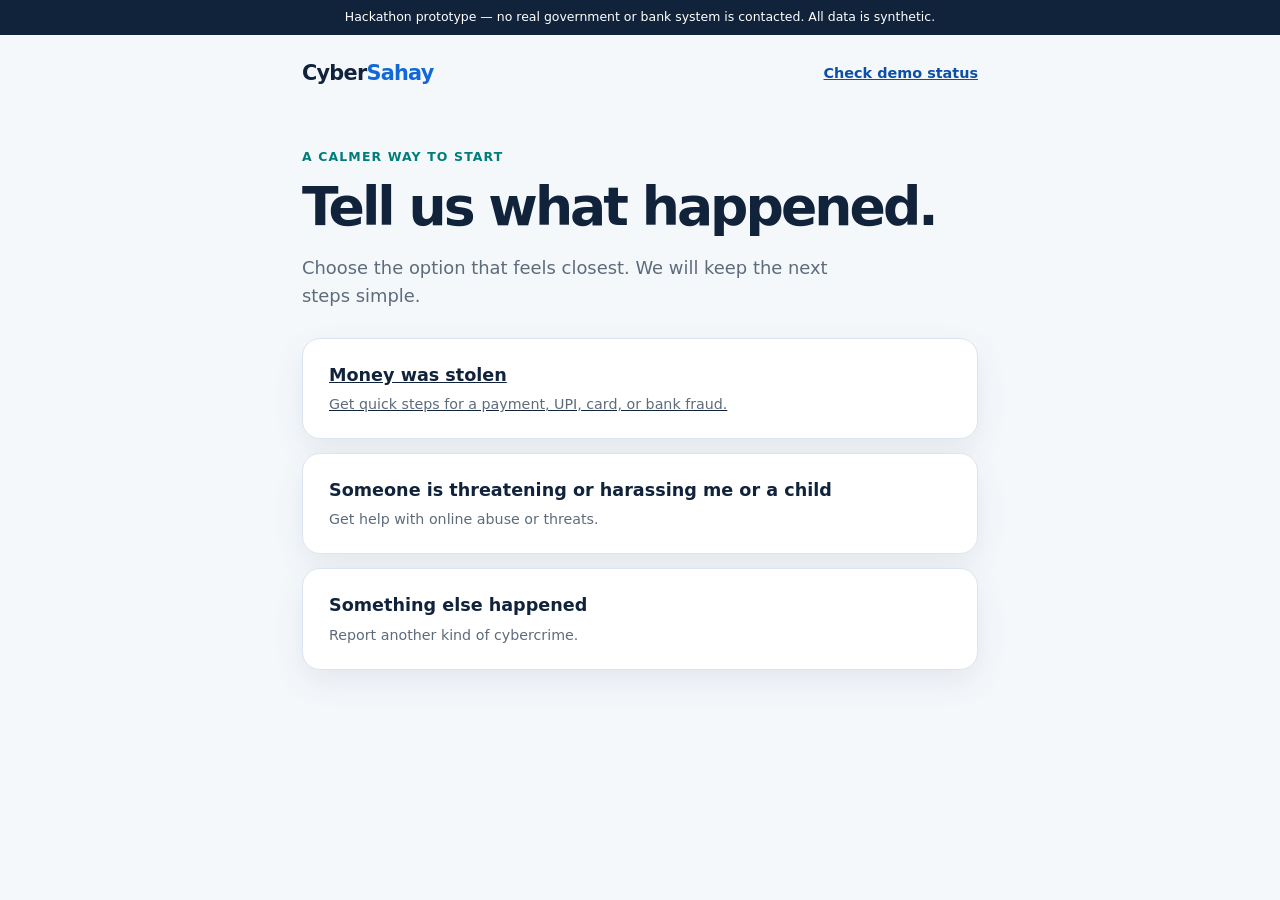
==== index.html @ 2632d1fb "Build CyberSahay reporting prototype" ====
<!doctype html><html lang="en"><head><meta charset="utf-8"><meta name="viewport" content="width=device-width, initial-scale=1"><title>CyberSahay | Start a report</title><link rel="stylesheet" href="style.css"></head><body><div class="prototype-banner">Hackathon prototype — no real government or bank system is contacted. All data is synthetic.</div><header class="site-header"><a class="brand" href="index.html">Cyber<span>Sahay</span></a><a class="header-link" href="status.html">Check demo status</a></header><main><p class="eyebrow">A calmer way to start</p><h1>Tell us what happened.</h1><p class="lead">Choose the option that feels closest. We will keep the next steps simple.</p><div class="choice-list"><a class="choice" href="urgency.html">Money was stolen <small>Get quick steps for a payment, UPI, card, or bank fraud.</small></a><button class="choice" data-coming-soon>Someone is threatening or harassing me or a child <small>Get help with online abuse or threats.</small></button><button class="choice" data-coming-soon>Something else happened <small>Report another kind of cybercrime.</small></button></div><p id="coming-soon" class="notice hidden" tabindex="-1" role="status"></p></main><script src="script.js"></script></body></html>
---- style.css ----
:root { --ink:#10233b; --muted:#5d6b7b; --canvas:#f5f8fb; --card:#fff; --line:#dce5ef; --blue:#1268d8; --blue-dark:#0b4fa7; --teal:#007d7a; --warning:#bf3c13; --warning-bg:#fff2eb; --success:#097151; --shadow:0 12px 32px rgba(27,54,85,.08); }
* { box-sizing:border-box; }
body { margin:0; color:var(--ink); background:var(--canvas); font:16px/1.55 Inter, ui-sans-serif, system-ui, -apple-system, BlinkMacSystemFont, "Segoe UI", sans-serif; }
a { color:inherit; } button, input, textarea { font:inherit; }
.prototype-banner { background:#10233b; color:#fff; text-align:center; padding:9px 18px; font-size:.78rem; line-height:1.35; }
.site-header { max-width:720px; margin:auto; padding:22px 22px 12px; display:flex; justify-content:space-between; align-items:center; }
.brand { font-weight:800; text-decoration:none; letter-spacing:-.035em; font-size:1.3rem; }.brand span { color:var(--blue); }
.header-link { color:var(--blue-dark); font-size:.9rem; font-weight:700; }
main { max-width:720px; margin:0 auto; padding:28px 22px 60px; }
.eyebrow { color:var(--teal); text-transform:uppercase; font-size:.78rem; font-weight:800; letter-spacing:.09em; margin:0 0 12px; }
h1 { font-size:clamp(2rem,7vw,3.35rem); line-height:1.08; letter-spacing:-.055em; margin:0 0 18px; } h2 { letter-spacing:-.035em; line-height:1.16; }
.lead { font-size:1.12rem; color:var(--muted); max-width:570px; margin:0 0 28px; }
.choice-list { display:grid; gap:14px; }.choice { width:100%; text-align:left; background:var(--card); border:1px solid var(--line); border-radius:18px; padding:21px 20px; color:var(--ink); font-size:1.1rem; font-weight:750; box-shadow:var(--shadow); cursor:pointer; transition:.18s; }.choice:hover,.choice:focus-visible { border-color:var(--blue); transform:translateY(-2px); }.choice small { color:var(--muted); font-weight:500; display:block; font-size:.89rem; margin-top:4px; }
.notice { margin-top:18px; background:#eaf5ff; padding:14px 16px; border-radius:12px; color:#25445f; font-size:.92rem; }.hidden { display:none; }
.card { background:var(--card); border:1px solid var(--line); box-shadow:var(--shadow); border-radius:20px; padding:24px; }.button { display:inline-flex; justify-content:center; align-items:center; min-height:54px; padding:12px 20px; border:0; border-radius:13px; text-decoration:none; background:var(--blue); color:#fff; font-weight:800; cursor:pointer; }.button:hover,.button:focus-visible { background:var(--blue-dark); }.button.secondary { background:#e8f1ff; color:var(--blue-dark); }.button.full { width:100%; }.button-row { display:flex; gap:12px; flex-wrap:wrap; margin-top:25px; }
.urgency { background:linear-gradient(155deg,#fff7f1,#fff 58%); }.urgency .card { border-color:#ffc8ae; }.urgent-tag { display:inline-flex; padding:5px 10px; background:var(--warning-bg); color:var(--warning); font-weight:800; font-size:.8rem; border-radius:999px; }.call-button { background:var(--warning); font-size:1.13rem; margin-top:12px; }.call-button:hover,.call-button:focus-visible { background:#97300e; }.golden-hour { color:var(--warning); font-weight:800; }
.progress-label { font-weight:800; font-size:.9rem; margin-bottom:9px; }.bar { height:8px; border-radius:50px; background:#e5ebf2; overflow:hidden; margin-bottom:30px; }.bar span { height:100%; display:block; background:var(--teal); border-radius:inherit; transition:width .2s; }
label { font-weight:750; display:block; font-size:1.35rem; line-height:1.25; margin-bottom:10px; } .hint { color:var(--muted); font-size:.93rem; margin:0 0 18px; } input,textarea { width:100%; padding:15px; border:1px solid #b9c7d6; border-radius:12px; color:var(--ink); background:#fff; } input:focus,textarea:focus { outline:3px solid #cce4ff; border-color:var(--blue); } textarea { min-height:150px; resize:vertical; }
.form-actions { display:flex; justify-content:space-between; gap:12px; margin-top:26px; }.form-actions .button { min-width:112px; }.back { background:transparent; color:var(--blue-dark); border:1px solid #cbd9e8; }.back:hover { background:#edf5ff; }
.summary { margin:22px 0; padding:0; list-style:none; }.summary li { padding:12px 0; border-bottom:1px solid var(--line); }.summary strong { display:block; font-size:.82rem; text-transform:uppercase; letter-spacing:.06em; color:var(--muted); }.id-box { background:#e9f8f1; color:#075b43; border-radius:14px; padding:18px; font-weight:800; font-size:1.15rem; }.timeline { padding-left:20px; }.timeline li { margin:13px 0; padding-left:7px; }
.status-intro { margin-bottom:24px; }.complaints { display:grid; gap:20px; }.complaint h2 { margin:0; font-size:1.28rem; }.complaint-meta { color:var(--muted); font-size:.9rem; margin:4px 0 20px; }.tracker { display:grid; gap:0; }.stage { position:relative; display:grid; grid-template-columns:30px 1fr; column-gap:12px; padding-bottom:22px; }.stage:last-child { padding-bottom:0; }.stage::before { content:""; position:absolute; left:13px; top:27px; height:calc(100% - 20px); width:3px; background:#dbe3ec; }.stage:last-child::before { display:none; }.dot { height:27px; width:27px; border-radius:50%; display:grid; place-items:center; background:#fff; border:3px solid #b8c4d1; color:transparent; font-size:.8rem; z-index:1; }.stage.done .dot { background:var(--success); border-color:var(--success); color:#fff; }.stage.current .dot { background:#fff; border-color:var(--blue); box-shadow:0 0 0 4px #dcecff; }.stage.current::before,.stage.done::before { background:var(--success); }.stage-title { font-weight:800; }.stage p { color:var(--muted); margin:2px 0 0; font-size:.91rem; }
@media (min-width:620px) { main { padding-top:46px; }.card { padding:34px; }.choice { padding:23px 26px; } }
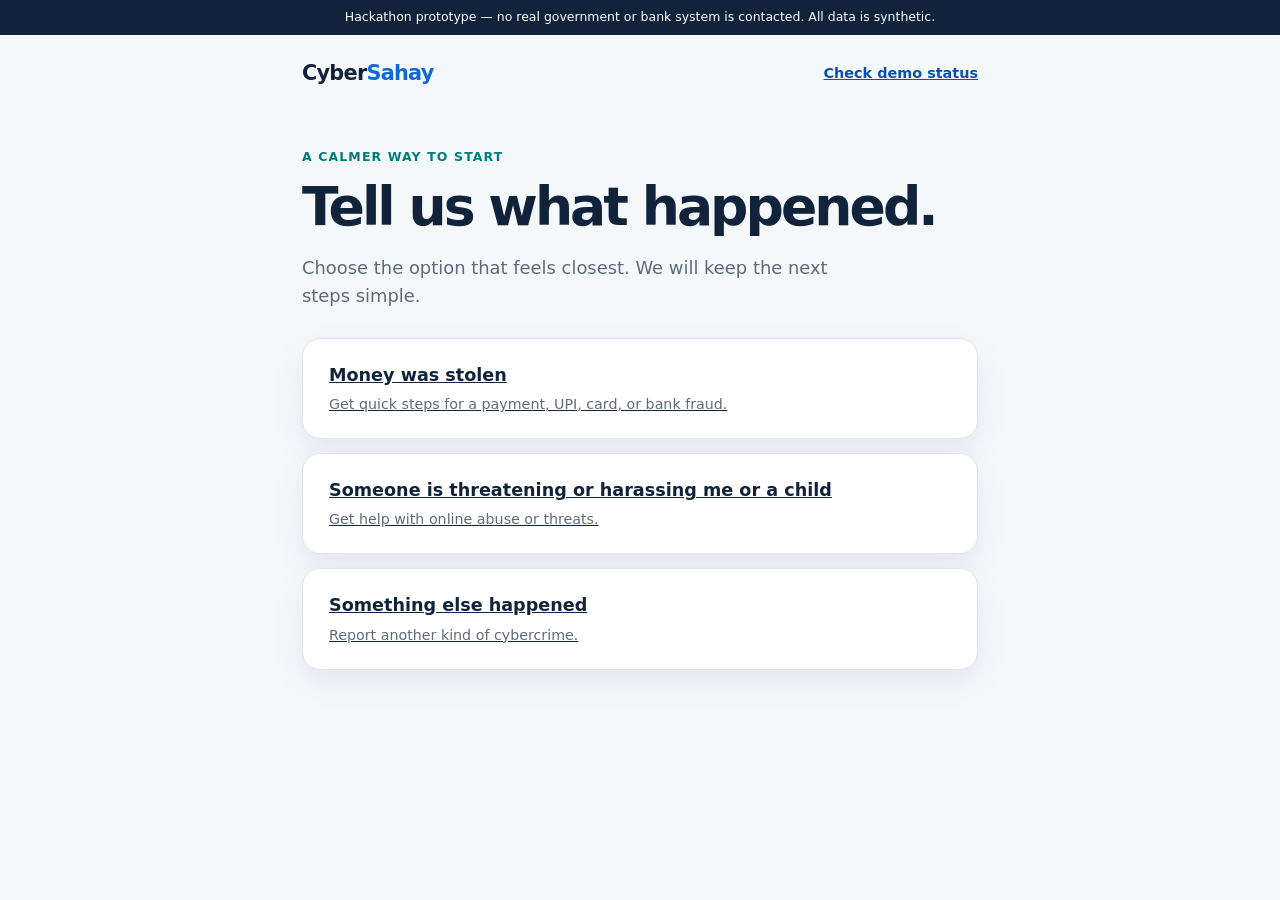
==== commit 9db33206: "Show new complaint types in status tracker" ====
--- a/index.html
+++ b/index.html
@@ -1 +1 @@
-<!doctype html><html lang="en"><head><meta charset="utf-8"><meta name="viewport" content="width=device-width, initial-scale=1"><title>CyberSahay | Start a report</title><link rel="stylesheet" href="style.css"></head><body><div class="prototype-banner">Hackathon prototype — no real government or bank system is contacted. All data is synthetic.</div><header class="site-header"><a class="brand" href="index.html">Cyber<span>Sahay</span></a><a class="header-link" href="status.html">Check demo status</a></header><main><p class="eyebrow">A calmer way to start</p><h1>Tell us what happened.</h1><p class="lead">Choose the option that feels closest. We will keep the next steps simple.</p><div class="choice-list"><a class="choice" href="urgency.html">Money was stolen <small>Get quick steps for a payment, UPI, card, or bank fraud.</small></a><button class="choice" data-coming-soon>Someone is threatening or harassing me or a child <small>Get help with online abuse or threats.</small></button><button class="choice" data-coming-soon>Something else happened <small>Report another kind of cybercrime.</small></button></div><p id="coming-soon" class="notice hidden" tabindex="-1" role="status"></p></main><script src="script.js"></script></body></html>
+<!doctype html><html lang="en"><head><meta charset="utf-8"><meta name="viewport" content="width=device-width, initial-scale=1"><title>CyberSahay | Start a report</title><link rel="stylesheet" href="style.css"></head><body><div class="prototype-banner">Hackathon prototype — no real government or bank system is contacted. All data is synthetic.</div><header class="site-header"><a class="brand" href="index.html">Cyber<span>Sahay</span></a><a class="header-link" href="status.html">Check demo status</a></header><main><p class="eyebrow">A calmer way to start</p><h1>Tell us what happened.</h1><p class="lead">Choose the option that feels closest. We will keep the next steps simple.</p><div class="choice-list"><a class="choice" href="urgency.html">Money was stolen <small>Get quick steps for a payment, UPI, card, or bank fraud.</small></a><a class="choice" href="report/harassment/">Someone is threatening or harassing me or a child <small>Get help with online abuse or threats.</small></a><a class="choice" href="report/other/">Something else happened <small>Report another kind of cybercrime.</small></a></div><p id="coming-soon" class="notice hidden" tabindex="-1" role="status"></p></main><script src="script.js"></script></body></html>
--- a/style.css
+++ b/style.css
@@ -1,7 +1,7 @@
 :root { --ink:#10233b; --muted:#5d6b7b; --canvas:#f5f8fb; --card:#fff; --line:#dce5ef; --blue:#1268d8; --blue-dark:#0b4fa7; --teal:#007d7a; --warning:#bf3c13; --warning-bg:#fff2eb; --success:#097151; --shadow:0 12px 32px rgba(27,54,85,.08); }
 * { box-sizing:border-box; }
 body { margin:0; color:var(--ink); background:var(--canvas); font:16px/1.55 Inter, ui-sans-serif, system-ui, -apple-system, BlinkMacSystemFont, "Segoe UI", sans-serif; }
-a { color:inherit; } button, input, textarea { font:inherit; }
+a { color:inherit; } button, input, textarea, select { font:inherit; }
 .prototype-banner { background:#10233b; color:#fff; text-align:center; padding:9px 18px; font-size:.78rem; line-height:1.35; }
 .site-header { max-width:720px; margin:auto; padding:22px 22px 12px; display:flex; justify-content:space-between; align-items:center; }
 .brand { font-weight:800; text-decoration:none; letter-spacing:-.035em; font-size:1.3rem; }.brand span { color:var(--blue); }
@@ -15,8 +15,10 @@
 .card { background:var(--card); border:1px solid var(--line); box-shadow:var(--shadow); border-radius:20px; padding:24px; }.button { display:inline-flex; justify-content:center; align-items:center; min-height:54px; padding:12px 20px; border:0; border-radius:13px; text-decoration:none; background:var(--blue); color:#fff; font-weight:800; cursor:pointer; }.button:hover,.button:focus-visible { background:var(--blue-dark); }.button.secondary { background:#e8f1ff; color:var(--blue-dark); }.button.full { width:100%; }.button-row { display:flex; gap:12px; flex-wrap:wrap; margin-top:25px; }
 .urgency { background:linear-gradient(155deg,#fff7f1,#fff 58%); }.urgency .card { border-color:#ffc8ae; }.urgent-tag { display:inline-flex; padding:5px 10px; background:var(--warning-bg); color:var(--warning); font-weight:800; font-size:.8rem; border-radius:999px; }.call-button { background:var(--warning); font-size:1.13rem; margin-top:12px; }.call-button:hover,.call-button:focus-visible { background:#97300e; }.golden-hour { color:var(--warning); font-weight:800; }
 .progress-label { font-weight:800; font-size:.9rem; margin-bottom:9px; }.bar { height:8px; border-radius:50px; background:#e5ebf2; overflow:hidden; margin-bottom:30px; }.bar span { height:100%; display:block; background:var(--teal); border-radius:inherit; transition:width .2s; }
-label { font-weight:750; display:block; font-size:1.35rem; line-height:1.25; margin-bottom:10px; } .hint { color:var(--muted); font-size:.93rem; margin:0 0 18px; } input,textarea { width:100%; padding:15px; border:1px solid #b9c7d6; border-radius:12px; color:var(--ink); background:#fff; } input:focus,textarea:focus { outline:3px solid #cce4ff; border-color:var(--blue); } textarea { min-height:150px; resize:vertical; }
+label { font-weight:750; display:block; font-size:1.35rem; line-height:1.25; margin-bottom:10px; } .hint { color:var(--muted); font-size:.93rem; margin:0 0 18px; } input,textarea,select { width:100%; padding:15px; border:1px solid #b9c7d6; border-radius:12px; color:var(--ink); background:#fff; } input:focus,textarea:focus,select:focus { outline:3px solid #cce4ff; border-color:var(--blue); } textarea { min-height:150px; resize:vertical; }
 .form-actions { display:flex; justify-content:space-between; gap:12px; margin-top:26px; }.form-actions .button { min-width:112px; }.back { background:transparent; color:var(--blue-dark); border:1px solid #cbd9e8; }.back:hover { background:#edf5ff; }
 .summary { margin:22px 0; padding:0; list-style:none; }.summary li { padding:12px 0; border-bottom:1px solid var(--line); }.summary strong { display:block; font-size:.82rem; text-transform:uppercase; letter-spacing:.06em; color:var(--muted); }.id-box { background:#e9f8f1; color:#075b43; border-radius:14px; padding:18px; font-weight:800; font-size:1.15rem; }.timeline { padding-left:20px; }.timeline li { margin:13px 0; padding-left:7px; }
 .status-intro { margin-bottom:24px; }.complaints { display:grid; gap:20px; }.complaint h2 { margin:0; font-size:1.28rem; }.complaint-meta { color:var(--muted); font-size:.9rem; margin:4px 0 20px; }.tracker { display:grid; gap:0; }.stage { position:relative; display:grid; grid-template-columns:30px 1fr; column-gap:12px; padding-bottom:22px; }.stage:last-child { padding-bottom:0; }.stage::before { content:""; position:absolute; left:13px; top:27px; height:calc(100% - 20px); width:3px; background:#dbe3ec; }.stage:last-child::before { display:none; }.dot { height:27px; width:27px; border-radius:50%; display:grid; place-items:center; background:#fff; border:3px solid #b8c4d1; color:transparent; font-size:.8rem; z-index:1; }.stage.done .dot { background:var(--success); border-color:var(--success); color:#fff; }.stage.current .dot { background:#fff; border-color:var(--blue); box-shadow:0 0 0 4px #dcecff; }.stage.current::before,.stage.done::before { background:var(--success); }.stage-title { font-weight:800; }.stage p { color:var(--muted); margin:2px 0 0; font-size:.91rem; }
 @media (min-width:620px) { main { padding-top:46px; }.card { padding:34px; }.choice { padding:23px 26px; } }
+
+.safety-card { background:var(--warning-bg); border:1px solid #ffc8ae; border-radius:14px; padding:17px; color:#793015; }.safety-card a { color:#9a2e0a; }.error { color:#a92b0b; font-weight:700; margin:10px 0 0; }
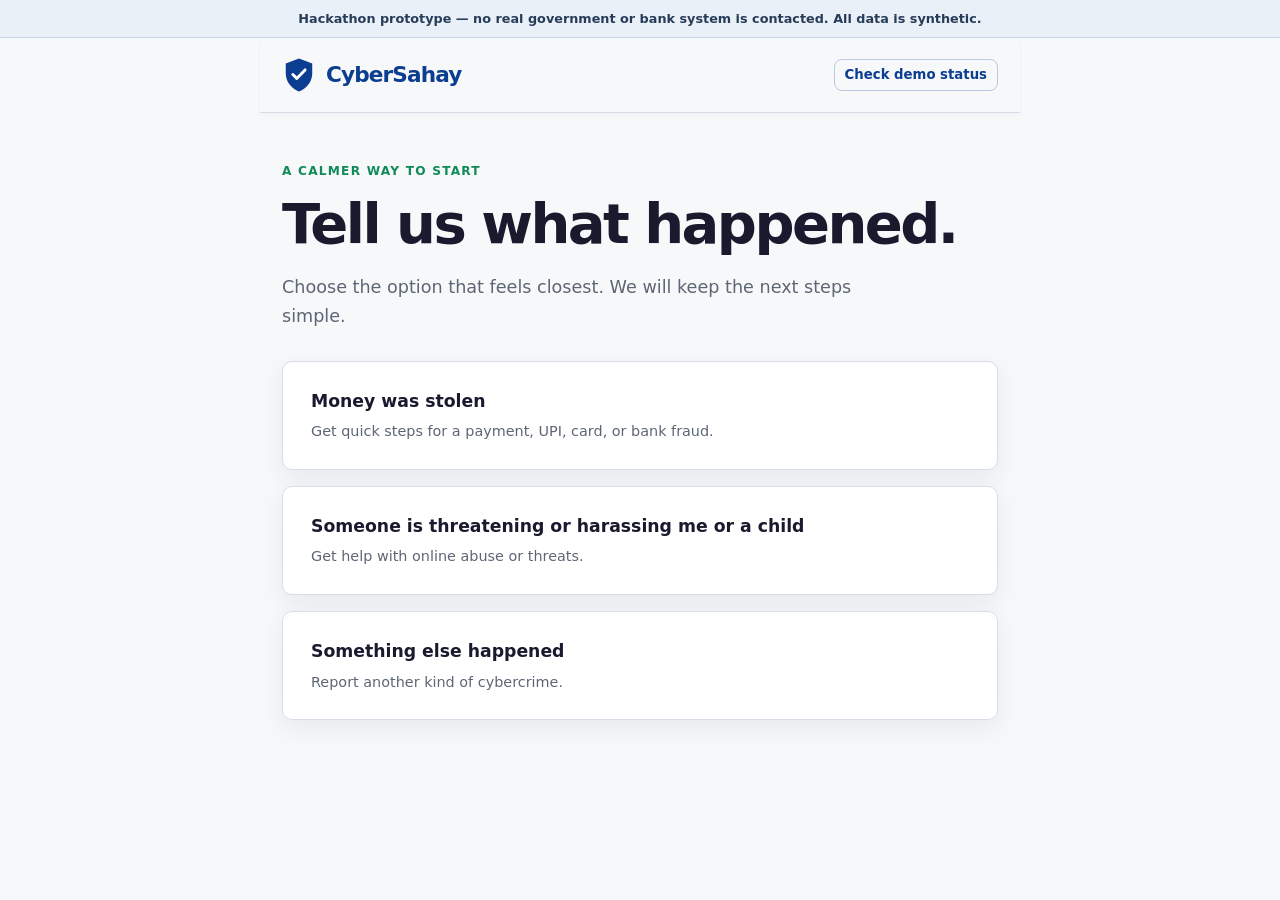
==== commit b610a8ed: "Redesign CyberSahay service interface" ====
--- a/index.html
+++ b/index.html
@@ -1 +1 @@
-<!doctype html><html lang="en"><head><meta charset="utf-8"><meta name="viewport" content="width=device-width, initial-scale=1"><title>CyberSahay | Start a report</title><link rel="stylesheet" href="style.css"></head><body><div class="prototype-banner">Hackathon prototype — no real government or bank system is contacted. All data is synthetic.</div><header class="site-header"><a class="brand" href="index.html">Cyber<span>Sahay</span></a><a class="header-link" href="status.html">Check demo status</a></header><main><p class="eyebrow">A calmer way to start</p><h1>Tell us what happened.</h1><p class="lead">Choose the option that feels closest. We will keep the next steps simple.</p><div class="choice-list"><a class="choice" href="urgency.html">Money was stolen <small>Get quick steps for a payment, UPI, card, or bank fraud.</small></a><a class="choice" href="report/harassment/">Someone is threatening or harassing me or a child <small>Get help with online abuse or threats.</small></a><a class="choice" href="report/other/">Something else happened <small>Report another kind of cybercrime.</small></a></div><p id="coming-soon" class="notice hidden" tabindex="-1" role="status"></p></main><script src="script.js"></script></body></html>
+<!doctype html><html lang="en"><head><meta charset="utf-8"><meta name="viewport" content="width=device-width, initial-scale=1"><title>CyberSahay | Start a report</title><link rel="stylesheet" href="style.css"></head><body><div class="prototype-banner">Hackathon prototype — no real government or bank system is contacted. All data is synthetic.</div><header class="site-header"><a class="brand" href="index.html" aria-label="CyberSahay home"><svg class="brand-mark" viewBox="0 0 36 40" aria-hidden="true" focusable="false"><path d="M18 2.5 32 7.8v10.6c0 8.4-5.7 15.9-14 19.1-8.3-3.2-14-10.7-14-19.1V7.8L18 2.5Z" fill="currentColor"/><path d="m11.5 19.5 4.1 4.1 8.8-9" fill="none" stroke="#fff" stroke-linecap="round" stroke-linejoin="round" stroke-width="3.1"/></svg><span class="brand-name">CyberSahay</span></a><a class="header-link" href="status.html">Check demo status</a></header><main><p class="eyebrow">A calmer way to start</p><h1>Tell us what happened.</h1><p class="lead">Choose the option that feels closest. We will keep the next steps simple.</p><div class="choice-list"><a class="choice" href="urgency.html">Money was stolen <small>Get quick steps for a payment, UPI, card, or bank fraud.</small></a><a class="choice" href="report/harassment/">Someone is threatening or harassing me or a child <small>Get help with online abuse or threats.</small></a><a class="choice" href="report/other/">Something else happened <small>Report another kind of cybercrime.</small></a></div><p id="coming-soon" class="notice hidden" tabindex="-1" role="status"></p></main><script src="script.js"></script></body></html>
--- a/style.css
+++ b/style.css
@@ -1,24 +1,138 @@
-:root { --ink:#10233b; --muted:#5d6b7b; --canvas:#f5f8fb; --card:#fff; --line:#dce5ef; --blue:#1268d8; --blue-dark:#0b4fa7; --teal:#007d7a; --warning:#bf3c13; --warning-bg:#fff2eb; --success:#097151; --shadow:0 12px 32px rgba(27,54,85,.08); }
-* { box-sizing:border-box; }
-body { margin:0; color:var(--ink); background:var(--canvas); font:16px/1.55 Inter, ui-sans-serif, system-ui, -apple-system, BlinkMacSystemFont, "Segoe UI", sans-serif; }
-a { color:inherit; } button, input, textarea, select { font:inherit; }
-.prototype-banner { background:#10233b; color:#fff; text-align:center; padding:9px 18px; font-size:.78rem; line-height:1.35; }
-.site-header { max-width:720px; margin:auto; padding:22px 22px 12px; display:flex; justify-content:space-between; align-items:center; }
-.brand { font-weight:800; text-decoration:none; letter-spacing:-.035em; font-size:1.3rem; }.brand span { color:var(--blue); }
-.header-link { color:var(--blue-dark); font-size:.9rem; font-weight:700; }
-main { max-width:720px; margin:0 auto; padding:28px 22px 60px; }
-.eyebrow { color:var(--teal); text-transform:uppercase; font-size:.78rem; font-weight:800; letter-spacing:.09em; margin:0 0 12px; }
-h1 { font-size:clamp(2rem,7vw,3.35rem); line-height:1.08; letter-spacing:-.055em; margin:0 0 18px; } h2 { letter-spacing:-.035em; line-height:1.16; }
-.lead { font-size:1.12rem; color:var(--muted); max-width:570px; margin:0 0 28px; }
-.choice-list { display:grid; gap:14px; }.choice { width:100%; text-align:left; background:var(--card); border:1px solid var(--line); border-radius:18px; padding:21px 20px; color:var(--ink); font-size:1.1rem; font-weight:750; box-shadow:var(--shadow); cursor:pointer; transition:.18s; }.choice:hover,.choice:focus-visible { border-color:var(--blue); transform:translateY(-2px); }.choice small { color:var(--muted); font-weight:500; display:block; font-size:.89rem; margin-top:4px; }
-.notice { margin-top:18px; background:#eaf5ff; padding:14px 16px; border-radius:12px; color:#25445f; font-size:.92rem; }.hidden { display:none; }
-.card { background:var(--card); border:1px solid var(--line); box-shadow:var(--shadow); border-radius:20px; padding:24px; }.button { display:inline-flex; justify-content:center; align-items:center; min-height:54px; padding:12px 20px; border:0; border-radius:13px; text-decoration:none; background:var(--blue); color:#fff; font-weight:800; cursor:pointer; }.button:hover,.button:focus-visible { background:var(--blue-dark); }.button.secondary { background:#e8f1ff; color:var(--blue-dark); }.button.full { width:100%; }.button-row { display:flex; gap:12px; flex-wrap:wrap; margin-top:25px; }
-.urgency { background:linear-gradient(155deg,#fff7f1,#fff 58%); }.urgency .card { border-color:#ffc8ae; }.urgent-tag { display:inline-flex; padding:5px 10px; background:var(--warning-bg); color:var(--warning); font-weight:800; font-size:.8rem; border-radius:999px; }.call-button { background:var(--warning); font-size:1.13rem; margin-top:12px; }.call-button:hover,.call-button:focus-visible { background:#97300e; }.golden-hour { color:var(--warning); font-weight:800; }
-.progress-label { font-weight:800; font-size:.9rem; margin-bottom:9px; }.bar { height:8px; border-radius:50px; background:#e5ebf2; overflow:hidden; margin-bottom:30px; }.bar span { height:100%; display:block; background:var(--teal); border-radius:inherit; transition:width .2s; }
-label { font-weight:750; display:block; font-size:1.35rem; line-height:1.25; margin-bottom:10px; } .hint { color:var(--muted); font-size:.93rem; margin:0 0 18px; } input,textarea,select { width:100%; padding:15px; border:1px solid #b9c7d6; border-radius:12px; color:var(--ink); background:#fff; } input:focus,textarea:focus,select:focus { outline:3px solid #cce4ff; border-color:var(--blue); } textarea { min-height:150px; resize:vertical; }
-.form-actions { display:flex; justify-content:space-between; gap:12px; margin-top:26px; }.form-actions .button { min-width:112px; }.back { background:transparent; color:var(--blue-dark); border:1px solid #cbd9e8; }.back:hover { background:#edf5ff; }
-.summary { margin:22px 0; padding:0; list-style:none; }.summary li { padding:12px 0; border-bottom:1px solid var(--line); }.summary strong { display:block; font-size:.82rem; text-transform:uppercase; letter-spacing:.06em; color:var(--muted); }.id-box { background:#e9f8f1; color:#075b43; border-radius:14px; padding:18px; font-weight:800; font-size:1.15rem; }.timeline { padding-left:20px; }.timeline li { margin:13px 0; padding-left:7px; }
-.status-intro { margin-bottom:24px; }.complaints { display:grid; gap:20px; }.complaint h2 { margin:0; font-size:1.28rem; }.complaint-meta { color:var(--muted); font-size:.9rem; margin:4px 0 20px; }.tracker { display:grid; gap:0; }.stage { position:relative; display:grid; grid-template-columns:30px 1fr; column-gap:12px; padding-bottom:22px; }.stage:last-child { padding-bottom:0; }.stage::before { content:""; position:absolute; left:13px; top:27px; height:calc(100% - 20px); width:3px; background:#dbe3ec; }.stage:last-child::before { display:none; }.dot { height:27px; width:27px; border-radius:50%; display:grid; place-items:center; background:#fff; border:3px solid #b8c4d1; color:transparent; font-size:.8rem; z-index:1; }.stage.done .dot { background:var(--success); border-color:var(--success); color:#fff; }.stage.current .dot { background:#fff; border-color:var(--blue); box-shadow:0 0 0 4px #dcecff; }.stage.current::before,.stage.done::before { background:var(--success); }.stage-title { font-weight:800; }.stage p { color:var(--muted); margin:2px 0 0; font-size:.91rem; }
-@media (min-width:620px) { main { padding-top:46px; }.card { padding:34px; }.choice { padding:23px 26px; } }
+:root {
+  --navy: #0b3d91;
+  --navy-dark: #082d69;
+  --teal: #0f8b57;
+  --teal-dark: #0b7046;
+  --ink: #1a1a2e;
+  --muted: #5d6675;
+  --canvas: #f7f8fa;
+  --card: #ffffff;
+  --line: #d7dee8;
+  --notice-bg: #edf3fc;
+  --warning: #bf3c13;
+  --warning-bg: #fff2eb;
+  --success: #0f8b57;
+  --shadow: 0 8px 24px rgba(20, 45, 84, .08);
+}
 
-.safety-card { background:var(--warning-bg); border:1px solid #ffc8ae; border-radius:14px; padding:17px; color:#793015; }.safety-card a { color:#9a2e0a; }.error { color:#a92b0b; font-weight:700; margin:10px 0 0; }
+* { box-sizing: border-box; }
+body {
+  margin: 0;
+  color: var(--ink);
+  background: var(--canvas);
+  font: 16px/1.65 system-ui, -apple-system, "Segoe UI", Roboto, sans-serif;
+}
+a { color: inherit; }
+button, input, textarea, select { font: inherit; }
+
+.prototype-banner {
+  display: flex;
+  justify-content: center;
+  align-items: center;
+  min-height: 38px;
+  padding: 9px 18px;
+  background: #eaf0f8;
+  border-bottom: 1px solid #c8d5e5;
+  color: #273c59;
+  text-align: center;
+  font-size: .8rem;
+  font-weight: 650;
+  line-height: 1.4;
+}
+.site-header {
+  display: flex;
+  justify-content: space-between;
+  align-items: center;
+  max-width: 760px;
+  margin: auto;
+  padding: 18px 22px;
+  border-bottom: 1px solid var(--line);
+  box-shadow: 0 2px 5px rgba(16, 35, 59, .03);
+}
+.brand {
+  display: inline-flex;
+  align-items: center;
+  gap: 10px;
+  color: var(--navy);
+  font-size: 1.35rem;
+  font-weight: 800;
+  letter-spacing: -.04em;
+  text-decoration: none;
+}
+.brand-mark { width: 34px; height: 38px; flex: 0 0 auto; }
+.brand-name { white-space: nowrap; }
+.header-link {
+  color: var(--navy);
+  border: 1px solid #b9c9df;
+  border-radius: 8px;
+  padding: 7px 10px;
+  font-size: .83rem;
+  font-weight: 750;
+  line-height: 1.25;
+  text-decoration: none;
+}
+.header-link:hover, .header-link:focus-visible { background: var(--notice-bg); border-color: var(--navy); }
+
+main { max-width: 760px; margin: 0 auto; padding: 38px 22px 68px; }
+.eyebrow { color: var(--teal); text-transform: uppercase; font-size: .76rem; font-weight: 800; letter-spacing: .1em; margin: 0 0 12px; }
+h1 { font-size: clamp(2.15rem, 7vw, 3.5rem); line-height: 1.1; letter-spacing: -.045em; margin: 0 0 18px; font-weight: 800; }
+h2 { line-height: 1.2; letter-spacing: -.025em; font-weight: 800; }
+.lead { font-size: 1.1rem; color: var(--muted); max-width: 590px; margin: 0 0 30px; }
+.choice-list { display: grid; gap: 16px; }
+.choice {
+  width: 100%;
+  padding: 24px;
+  background: var(--card);
+  border: 1px solid var(--line);
+  border-radius: 10px;
+  color: var(--ink);
+  box-shadow: var(--shadow);
+  cursor: pointer;
+  font-size: 1.08rem;
+  font-weight: 750;
+  text-align: left;
+  text-decoration: none;
+  transition: border-color .18s ease, box-shadow .18s ease, transform .18s ease;
+}
+.choice:hover, .choice:focus-visible { border-color: var(--navy); box-shadow: 0 10px 28px rgba(20, 45, 84, .13); transform: translateY(-2px); }
+.choice small { display: block; color: var(--muted); font-size: .9rem; font-weight: 500; margin-top: 5px; }
+.notice { margin-top: 20px; padding: 15px 17px; border: 1px solid #cbd8ea; border-radius: 8px; background: var(--notice-bg); color: #294564; font-size: .92rem; }
+.hidden { display: none; }
+.card { padding: 28px; background: var(--card); border: 1px solid var(--line); border-radius: 12px; box-shadow: var(--shadow); }
+.button { display: inline-flex; align-items: center; justify-content: center; min-height: 50px; padding: 12px 20px; border: 1px solid var(--navy); border-radius: 9px; background: var(--navy); color: #fff; cursor: pointer; font-weight: 800; text-decoration: none; transition: background .18s ease, border-color .18s ease; }
+.button:hover, .button:focus-visible { background: var(--navy-dark); border-color: var(--navy-dark); }
+.button.secondary { background: #e9f2ed; border-color: #c6dfd1; color: var(--teal-dark); }
+.button.secondary:hover, .button.secondary:focus-visible { background: #dcefe4; border-color: var(--teal); }
+.button.full { width: 100%; }
+.button-row { display: flex; flex-wrap: wrap; gap: 12px; margin-top: 28px; }
+
+.urgency { background: linear-gradient(155deg, #fff6f0, var(--canvas) 62%); }
+.urgency .card { border-color: #f0c6b3; }
+.urgent-tag { display: inline-flex; padding: 5px 10px; border-radius: 8px; background: var(--warning-bg); color: var(--warning); font-size: .8rem; font-weight: 800; }
+.call-button { margin-top: 12px; background: var(--warning); border-color: var(--warning); font-size: 1.13rem; }
+.call-button:hover, .call-button:focus-visible { background: #97300e; border-color: #97300e; }
+.golden-hour { color: var(--warning); font-weight: 800; }
+
+.progress-label { margin-bottom: 9px; color: #34455b; font-size: .9rem; font-weight: 800; }
+.bar { height: 8px; margin-bottom: 32px; overflow: hidden; border-radius: 8px; background: #dfe7ec; }
+.bar span { display: block; height: 100%; border-radius: inherit; background: var(--teal); transition: width .2s; }
+label { display: block; margin-bottom: 10px; font-size: 1.3rem; font-weight: 800; line-height: 1.3; }
+.hint { margin: 0 0 18px; color: var(--muted); font-size: .93rem; }
+input, textarea, select { width: 100%; padding: 14px 15px; border: 1px solid #aebdce; border-radius: 8px; background: #fff; color: var(--ink); }
+input:focus, textarea:focus, select:focus { outline: 3px solid #cbdcf5; border-color: var(--navy); }
+textarea { min-height: 150px; resize: vertical; }
+.form-actions { display: flex; justify-content: space-between; gap: 12px; margin-top: 28px; }
+.form-actions .button { min-width: 112px; }
+.back { border-color: #b9c9df; background: transparent; color: var(--navy); }
+.back:hover, .back:focus-visible { border-color: var(--navy); background: var(--notice-bg); color: var(--navy-dark); }
+.summary { margin: 24px 0; padding: 0; list-style: none; }
+.summary li { padding: 13px 0; border-bottom: 1px solid var(--line); }
+.summary strong { display: block; color: var(--muted); font-size: .82rem; letter-spacing: .06em; text-transform: uppercase; }
+.id-box { padding: 19px; border: 1px solid #bedcc9; border-radius: 10px; background: #e9f6ee; color: #075b43; font-size: 1.15rem; font-weight: 800; }
+.timeline { padding-left: 22px; }.timeline li { margin: 14px 0; padding-left: 7px; }
+.status-intro { margin-bottom: 26px; }.complaints { display: grid; gap: 22px; }.complaint h2 { margin: 0; font-size: 1.28rem; }.complaint-meta { margin: 4px 0 20px; color: var(--muted); font-size: .9rem; }
+.tracker { display: grid; gap: 0; }.stage { position: relative; display: grid; grid-template-columns: 30px 1fr; column-gap: 12px; padding-bottom: 23px; }.stage:last-child { padding-bottom: 0; }.stage::before { position: absolute; top: 27px; left: 13px; width: 3px; height: calc(100% - 20px); background: #dbe3ec; content: ""; }.stage:last-child::before { display: none; }.dot { display: grid; width: 27px; height: 27px; place-items: center; z-index: 1; border: 3px solid #b8c4d1; border-radius: 50%; background: #fff; color: transparent; font-size: .8rem; }.stage.done .dot { border-color: var(--success); background: var(--success); color: #fff; }.stage.current .dot { border-color: var(--navy); background: #fff; box-shadow: 0 0 0 4px #dbe8fa; }.stage.current::before, .stage.done::before { background: var(--success); }.stage-title { font-weight: 800; }.stage p { margin: 2px 0 0; color: var(--muted); font-size: .91rem; }
+.safety-card { padding: 18px; border: 1px solid #f0c6b3; border-radius: 9px; background: var(--warning-bg); color: #793015; }.safety-card a { color: #9a2e0a; }.error { margin: 10px 0 0; color: #a92b0b; font-weight: 700; }
+
+@media (min-width: 620px) { main { padding-top: 48px; }.card { padding: 36px; }.choice { padding: 25px 28px; } }
+@media (max-width: 430px) { .site-header { padding: 16px; }.site-header::after { top: 73px; }.brand { gap: 8px; font-size: 1.2rem; }.brand-mark { width: 30px; height: 34px; }.header-link { padding: 6px 8px; font-size: .75rem; } main { padding-right: 16px; padding-left: 16px; } }
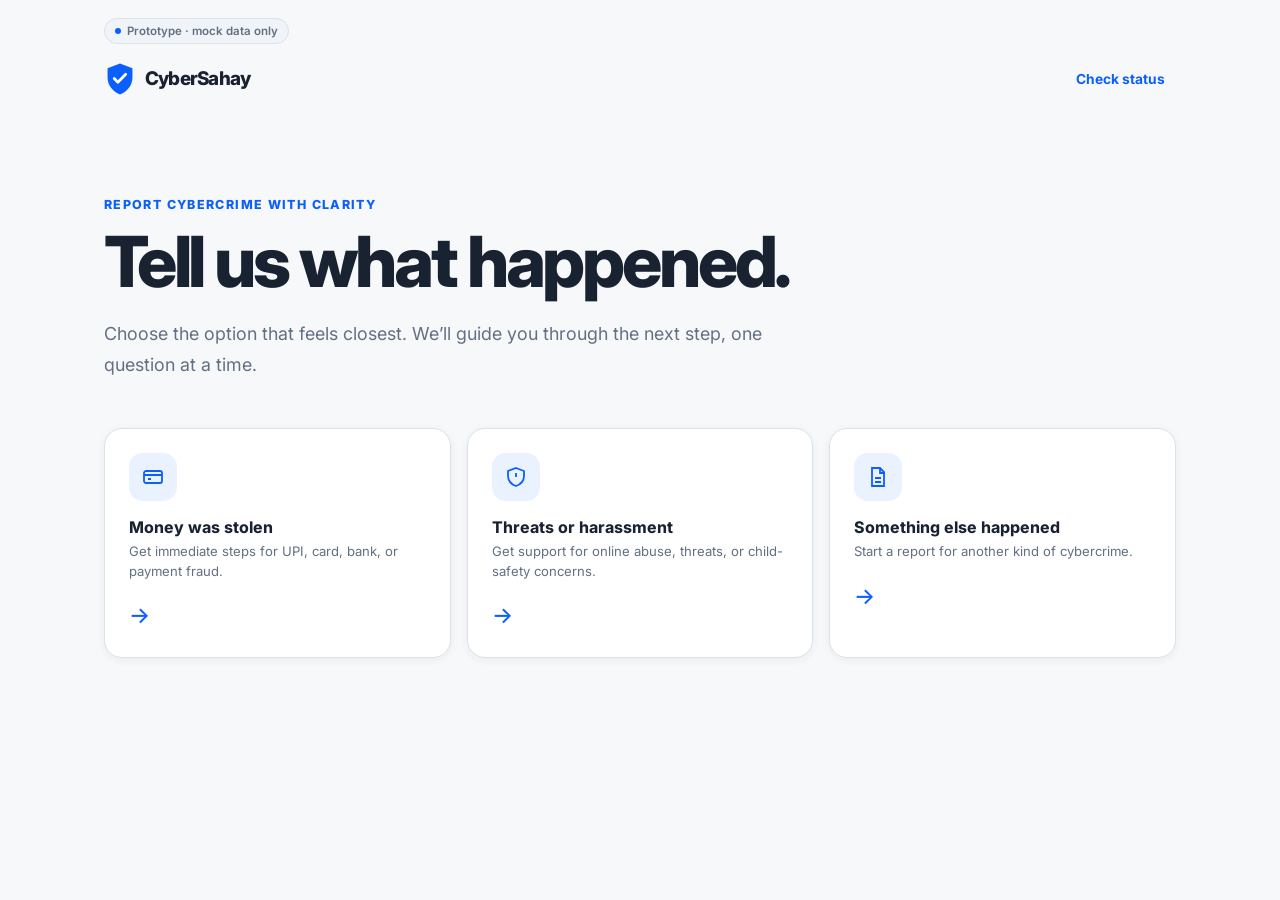
==== commit 0a8704c5: "Redesign CyberSahay prototype interface" ====
--- a/index.html
+++ b/index.html
@@ -1 +1,4 @@
-<!doctype html><html lang="en"><head><meta charset="utf-8"><meta name="viewport" content="width=device-width, initial-scale=1"><title>CyberSahay | Start a report</title><link rel="stylesheet" href="style.css"></head><body><div class="prototype-banner">Hackathon prototype — no real government or bank system is contacted. All data is synthetic.</div><header class="site-header"><a class="brand" href="index.html" aria-label="CyberSahay home"><svg class="brand-mark" viewBox="0 0 36 40" aria-hidden="true" focusable="false"><path d="M18 2.5 32 7.8v10.6c0 8.4-5.7 15.9-14 19.1-8.3-3.2-14-10.7-14-19.1V7.8L18 2.5Z" fill="currentColor"/><path d="m11.5 19.5 4.1 4.1 8.8-9" fill="none" stroke="#fff" stroke-linecap="round" stroke-linejoin="round" stroke-width="3.1"/></svg><span class="brand-name">CyberSahay</span></a><a class="header-link" href="status.html">Check demo status</a></header><main><p class="eyebrow">A calmer way to start</p><h1>Tell us what happened.</h1><p class="lead">Choose the option that feels closest. We will keep the next steps simple.</p><div class="choice-list"><a class="choice" href="urgency.html">Money was stolen <small>Get quick steps for a payment, UPI, card, or bank fraud.</small></a><a class="choice" href="report/harassment/">Someone is threatening or harassing me or a child <small>Get help with online abuse or threats.</small></a><a class="choice" href="report/other/">Something else happened <small>Report another kind of cybercrime.</small></a></div><p id="coming-soon" class="notice hidden" tabindex="-1" role="status"></p></main><script src="script.js"></script></body></html>
+<!doctype html>
+<html lang="en"><head><meta charset="utf-8"><meta name="viewport" content="width=device-width, initial-scale=1"><title>CyberSahay | Start a report</title><link rel="stylesheet" href="style.css"></head>
+<body><div class="page-shell"><div class="topbar"><span class="prototype-badge">Prototype · mock data only</span></div><header class="site-header"><a class="brand" href="index.html" aria-label="CyberSahay home"><svg class="brand-mark" viewBox="0 0 36 40" aria-hidden="true"><path d="M18 2.5 32 7.8v10.6c0 8.4-5.7 15.9-14 19.1-8.3-3.2-14-10.7-14-19.1V7.8L18 2.5Z" fill="currentColor"/><path d="m11.5 19.5 4.1 4.1 8.8-9" fill="none" stroke="#fff" stroke-linecap="round" stroke-linejoin="round" stroke-width="3.1"/></svg><span>CyberSahay</span></a><a class="header-link" href="status.html">Check status</a></header>
+<main><section class="hero"><p class="eyebrow">Report cybercrime with clarity</p><h1>Tell us what happened.</h1><p class="lead">Choose the option that feels closest. We’ll guide you through the next step, one question at a time.</p></section><section class="choice-list" aria-label="Choose a report type"><a class="choice" href="urgency.html"><span class="choice-icon"><svg viewBox="0 0 24 24" fill="none" stroke="currentColor" stroke-width="1.8" aria-hidden="true"><rect x="3" y="6" width="18" height="12" rx="2"/><path d="M3 10h18M7 14h3"/></svg></span><span><span class="choice-title">Money was stolen</span><small>Get immediate steps for UPI, card, bank, or payment fraud.</small></span><span class="choice-arrow" aria-hidden="true">→</span></a><a class="choice" href="report/harassment/"><span class="choice-icon"><svg viewBox="0 0 24 24" fill="none" stroke="currentColor" stroke-width="1.8" aria-hidden="true"><path d="M12 3 20 6v5c0 5-3.4 8.3-8 10-4.6-1.7-8-5-8-10V6l8-3Z"/><path d="M12 8v4M12 16h.01"/></svg></span><span><span class="choice-title">Threats or harassment</span><small>Get support for online abuse, threats, or child-safety concerns.</small></span><span class="choice-arrow" aria-hidden="true">→</span></a><a class="choice" href="report/other/"><span class="choice-icon"><svg viewBox="0 0 24 24" fill="none" stroke="currentColor" stroke-width="1.8" aria-hidden="true"><path d="M6 3h8l4 4v14H6z"/><path d="M14 3v5h5M9 13h6M9 17h6"/></svg></span><span><span class="choice-title">Something else happened</span><small>Start a report for another kind of cybercrime.</small></span><span class="choice-arrow" aria-hidden="true">→</span></a></section></main></div></body></html>
--- a/style.css
+++ b/style.css
@@ -1,138 +1,76 @@
+@import url('https://fonts.googleapis.com/css2?family=Inter:wght@400;500;600;700;800&display=swap');
+
 :root {
-  --navy: #0b3d91;
-  --navy-dark: #082d69;
-  --teal: #0f8b57;
-  --teal-dark: #0b7046;
-  --ink: #1a1a2e;
-  --muted: #5d6675;
+  --primary: #0b5fff;
+  --primary-dark: #084bc9;
+  --primary-soft: #eaf1ff;
+  --accent: #dc2626;
+  --accent-dark: #b91c1c;
+  --accent-soft: #fff1f1;
+  --success: #16835d;
+  --success-soft: #eaf8f1;
   --canvas: #f7f8fa;
-  --card: #ffffff;
-  --line: #d7dee8;
-  --notice-bg: #edf3fc;
-  --warning: #bf3c13;
-  --warning-bg: #fff2eb;
-  --success: #0f8b57;
-  --shadow: 0 8px 24px rgba(20, 45, 84, .08);
+  --surface: #ffffff;
+  --ink: #182230;
+  --muted: #627083;
+  --line: #dbe2ea;
+  --line-strong: #b9c5d3;
+  --space-1: 8px; --space-2: 16px; --space-3: 24px; --space-4: 32px; --space-5: 48px;
+  --radius-sm: 12px; --radius: 18px; --radius-lg: 24px;
+  --shadow-sm: 0 2px 8px rgba(24, 34, 48, .06);
+  --shadow: 0 12px 30px rgba(24, 34, 48, .09);
+  --transition: 200ms ease;
 }
 
 * { box-sizing: border-box; }
-body {
-  margin: 0;
-  color: var(--ink);
-  background: var(--canvas);
-  font: 16px/1.65 system-ui, -apple-system, "Segoe UI", Roboto, sans-serif;
-}
-a { color: inherit; }
-button, input, textarea, select { font: inherit; }
+html { background: var(--canvas); }
+body { margin: 0; color: var(--ink); background: var(--canvas); font: 400 16px/1.6 Inter, Arial, sans-serif; }
+a { color: inherit; } button, input, textarea, select { font: inherit; }
+button, a { -webkit-tap-highlight-color: transparent; }
 
-.prototype-banner {
-  display: flex;
-  justify-content: center;
-  align-items: center;
-  min-height: 38px;
-  padding: 9px 18px;
-  background: #eaf0f8;
-  border-bottom: 1px solid #c8d5e5;
-  color: #273c59;
-  text-align: center;
-  font-size: .8rem;
-  font-weight: 650;
-  line-height: 1.4;
-}
-.site-header {
-  display: flex;
-  justify-content: space-between;
-  align-items: center;
-  max-width: 760px;
-  margin: auto;
-  padding: 18px 22px;
-  border-bottom: 1px solid var(--line);
-  box-shadow: 0 2px 5px rgba(16, 35, 59, .03);
-}
-.brand {
-  display: inline-flex;
-  align-items: center;
-  gap: 10px;
-  color: var(--navy);
-  font-size: 1.35rem;
-  font-weight: 800;
-  letter-spacing: -.04em;
-  text-decoration: none;
-}
-.brand-mark { width: 34px; height: 38px; flex: 0 0 auto; }
-.brand-name { white-space: nowrap; }
-.header-link {
-  color: var(--navy);
-  border: 1px solid #b9c9df;
-  border-radius: 8px;
-  padding: 7px 10px;
-  font-size: .83rem;
-  font-weight: 750;
-  line-height: 1.25;
-  text-decoration: none;
-}
-.header-link:hover, .header-link:focus-visible { background: var(--notice-bg); border-color: var(--navy); }
+.page-shell { min-height: 100vh; }
+.topbar { max-width: 1120px; margin: 0 auto; padding: var(--space-2) var(--space-2) 0; }
+.prototype-badge { display: inline-flex; align-items: center; gap: 6px; padding: 5px 10px; border: 1px solid var(--line); border-radius: 999px; background: #f0f3f7; color: var(--muted); font-size: .72rem; font-weight: 600; line-height: 1.3; }
+.prototype-badge::before { width: 6px; height: 6px; border-radius: 50%; background: var(--primary); content: ""; }
+.site-header { display: flex; align-items: center; justify-content: space-between; max-width: 1120px; margin: 0 auto; padding: var(--space-2); }
+.brand { display: inline-flex; align-items: center; gap: 9px; color: var(--ink); font-size: 1.18rem; font-weight: 800; letter-spacing: -.04em; text-decoration: none; }
+.brand-mark { width: 32px; height: 36px; color: var(--primary); }
+.header-link { padding: 8px 11px; border-radius: 9px; color: var(--primary); font-size: .78rem; font-weight: 700; text-decoration: none; transition: background var(--transition), color var(--transition); }
+.header-link:hover, .header-link:focus-visible { background: var(--primary-soft); color: var(--primary-dark); }
 
-main { max-width: 760px; margin: 0 auto; padding: 38px 22px 68px; }
-.eyebrow { color: var(--teal); text-transform: uppercase; font-size: .76rem; font-weight: 800; letter-spacing: .1em; margin: 0 0 12px; }
-h1 { font-size: clamp(2.15rem, 7vw, 3.5rem); line-height: 1.1; letter-spacing: -.045em; margin: 0 0 18px; font-weight: 800; }
-h2 { line-height: 1.2; letter-spacing: -.025em; font-weight: 800; }
-.lead { font-size: 1.1rem; color: var(--muted); max-width: 590px; margin: 0 0 30px; }
-.choice-list { display: grid; gap: 16px; }
-.choice {
-  width: 100%;
-  padding: 24px;
-  background: var(--card);
-  border: 1px solid var(--line);
-  border-radius: 10px;
-  color: var(--ink);
-  box-shadow: var(--shadow);
-  cursor: pointer;
-  font-size: 1.08rem;
-  font-weight: 750;
-  text-align: left;
-  text-decoration: none;
-  transition: border-color .18s ease, box-shadow .18s ease, transform .18s ease;
-}
-.choice:hover, .choice:focus-visible { border-color: var(--navy); box-shadow: 0 10px 28px rgba(20, 45, 84, .13); transform: translateY(-2px); }
-.choice small { display: block; color: var(--muted); font-size: .9rem; font-weight: 500; margin-top: 5px; }
-.notice { margin-top: 20px; padding: 15px 17px; border: 1px solid #cbd8ea; border-radius: 8px; background: var(--notice-bg); color: #294564; font-size: .92rem; }
+main { width: min(100%, 1120px); margin: 0 auto; padding: var(--space-4) var(--space-2) var(--space-5); }
+.content-narrow { max-width: 760px; }
+.eyebrow { margin: 0 0 var(--space-1); color: var(--primary); font-size: .78rem; font-weight: 800; letter-spacing: .11em; text-transform: uppercase; }
+h1, h2, h3 { color: var(--ink); line-height: 1.15; letter-spacing: -.045em; }
+h1 { max-width: 760px; margin: 0 0 var(--space-2); font-size: clamp(2.35rem, 9vw, 4.4rem); font-weight: 800; }
+h2 { margin: 0 0 var(--space-2); font-size: clamp(1.35rem, 4vw, 1.7rem); font-weight: 750; }
+.lead { max-width: 680px; margin: 0 0 var(--space-4); color: var(--muted); font-size: clamp(1rem, 2vw, 1.12rem); line-height: 1.7; }
+.hero { padding: var(--space-3) 0 var(--space-2); }
+.card { padding: var(--space-3); border: 1px solid var(--line); border-radius: var(--radius); background: var(--surface); box-shadow: var(--shadow-sm); }
+
+.choice-list { display: grid; gap: var(--space-2); }
+.choice { display: grid; grid-template-columns: 48px 1fr 20px; gap: var(--space-2); align-items: center; padding: var(--space-2); border: 1px solid var(--line); border-radius: var(--radius); background: var(--surface); box-shadow: var(--shadow-sm); color: var(--ink); text-decoration: none; transition: transform var(--transition), box-shadow var(--transition), border-color var(--transition); }
+.choice:hover, .choice:focus-visible { border-color: var(--primary); box-shadow: var(--shadow); transform: translateY(-3px); }
+.choice-icon { display: grid; width: 48px; height: 48px; place-items: center; border-radius: 14px; background: var(--primary-soft); color: var(--primary); }
+.choice-icon svg, .button svg, .urgency-icon svg { width: 24px; height: 24px; }
+.choice-title { display: block; font-size: 1rem; font-weight: 750; line-height: 1.35; }
+.choice small { display: block; margin-top: 3px; color: var(--muted); font-size: .82rem; font-weight: 400; line-height: 1.5; }
+.choice-arrow { color: var(--primary); font-size: 1.4rem; font-weight: 500; }
+.notice { margin-top: var(--space-3); padding: var(--space-2); border: 1px solid #cbdcf8; border-radius: var(--radius-sm); background: var(--primary-soft); color: #244b90; font-size: .9rem; }
 .hidden { display: none; }
-.card { padding: 28px; background: var(--card); border: 1px solid var(--line); border-radius: 12px; box-shadow: var(--shadow); }
-.button { display: inline-flex; align-items: center; justify-content: center; min-height: 50px; padding: 12px 20px; border: 1px solid var(--navy); border-radius: 9px; background: var(--navy); color: #fff; cursor: pointer; font-weight: 800; text-decoration: none; transition: background .18s ease, border-color .18s ease; }
-.button:hover, .button:focus-visible { background: var(--navy-dark); border-color: var(--navy-dark); }
-.button.secondary { background: #e9f2ed; border-color: #c6dfd1; color: var(--teal-dark); }
-.button.secondary:hover, .button.secondary:focus-visible { background: #dcefe4; border-color: var(--teal); }
-.button.full { width: 100%; }
-.button-row { display: flex; flex-wrap: wrap; gap: 12px; margin-top: 28px; }
 
-.urgency { background: linear-gradient(155deg, #fff6f0, var(--canvas) 62%); }
-.urgency .card { border-color: #f0c6b3; }
-.urgent-tag { display: inline-flex; padding: 5px 10px; border-radius: 8px; background: var(--warning-bg); color: var(--warning); font-size: .8rem; font-weight: 800; }
-.call-button { margin-top: 12px; background: var(--warning); border-color: var(--warning); font-size: 1.13rem; }
-.call-button:hover, .call-button:focus-visible { background: #97300e; border-color: #97300e; }
-.golden-hour { color: var(--warning); font-weight: 800; }
+.button { display: inline-flex; align-items: center; justify-content: center; gap: 9px; min-height: 50px; padding: 12px 18px; border: 1px solid var(--primary); border-radius: 12px; background: var(--primary); box-shadow: 0 3px 7px rgba(11, 95, 255, .18); color: #fff; cursor: pointer; font-size: .94rem; font-weight: 750; line-height: 1.2; text-decoration: none; transition: transform var(--transition), background var(--transition), box-shadow var(--transition), border-color var(--transition); }
+.button:hover, .button:focus-visible { border-color: var(--primary-dark); background: var(--primary-dark); box-shadow: 0 7px 16px rgba(11, 95, 255, .25); transform: translateY(-2px); }
+.button.full { width: 100%; }.button-row { display: flex; flex-wrap: wrap; gap: var(--space-2); margin-top: var(--space-3); }.back { border-color: var(--line-strong); background: var(--surface); box-shadow: none; color: var(--primary); }.back:hover, .back:focus-visible { border-color: var(--primary); background: var(--primary-soft); color: var(--primary-dark); }
 
-.progress-label { margin-bottom: 9px; color: #34455b; font-size: .9rem; font-weight: 800; }
-.bar { height: 8px; margin-bottom: 32px; overflow: hidden; border-radius: 8px; background: #dfe7ec; }
-.bar span { display: block; height: 100%; border-radius: inherit; background: var(--teal); transition: width .2s; }
-label { display: block; margin-bottom: 10px; font-size: 1.3rem; font-weight: 800; line-height: 1.3; }
-.hint { margin: 0 0 18px; color: var(--muted); font-size: .93rem; }
-input, textarea, select { width: 100%; padding: 14px 15px; border: 1px solid #aebdce; border-radius: 8px; background: #fff; color: var(--ink); }
-input:focus, textarea:focus, select:focus { outline: 3px solid #cbdcf5; border-color: var(--navy); }
-textarea { min-height: 150px; resize: vertical; }
-.form-actions { display: flex; justify-content: space-between; gap: 12px; margin-top: 28px; }
-.form-actions .button { min-width: 112px; }
-.back { border-color: #b9c9df; background: transparent; color: var(--navy); }
-.back:hover, .back:focus-visible { border-color: var(--navy); background: var(--notice-bg); color: var(--navy-dark); }
-.summary { margin: 24px 0; padding: 0; list-style: none; }
-.summary li { padding: 13px 0; border-bottom: 1px solid var(--line); }
-.summary strong { display: block; color: var(--muted); font-size: .82rem; letter-spacing: .06em; text-transform: uppercase; }
-.id-box { padding: 19px; border: 1px solid #bedcc9; border-radius: 10px; background: #e9f6ee; color: #075b43; font-size: 1.15rem; font-weight: 800; }
-.timeline { padding-left: 22px; }.timeline li { margin: 14px 0; padding-left: 7px; }
-.status-intro { margin-bottom: 26px; }.complaints { display: grid; gap: 22px; }.complaint h2 { margin: 0; font-size: 1.28rem; }.complaint-meta { margin: 4px 0 20px; color: var(--muted); font-size: .9rem; }
-.tracker { display: grid; gap: 0; }.stage { position: relative; display: grid; grid-template-columns: 30px 1fr; column-gap: 12px; padding-bottom: 23px; }.stage:last-child { padding-bottom: 0; }.stage::before { position: absolute; top: 27px; left: 13px; width: 3px; height: calc(100% - 20px); background: #dbe3ec; content: ""; }.stage:last-child::before { display: none; }.dot { display: grid; width: 27px; height: 27px; place-items: center; z-index: 1; border: 3px solid #b8c4d1; border-radius: 50%; background: #fff; color: transparent; font-size: .8rem; }.stage.done .dot { border-color: var(--success); background: var(--success); color: #fff; }.stage.current .dot { border-color: var(--navy); background: #fff; box-shadow: 0 0 0 4px #dbe8fa; }.stage.current::before, .stage.done::before { background: var(--success); }.stage-title { font-weight: 800; }.stage p { margin: 2px 0 0; color: var(--muted); font-size: .91rem; }
-.safety-card { padding: 18px; border: 1px solid #f0c6b3; border-radius: 9px; background: var(--warning-bg); color: #793015; }.safety-card a { color: #9a2e0a; }.error { margin: 10px 0 0; color: #a92b0b; font-weight: 700; }
+.progress-label { margin: 0 0 7px; color: var(--muted); font-size: .82rem; font-weight: 700; }.bar { height: 8px; margin-bottom: var(--space-3); overflow: hidden; border-radius: 99px; background: #e4eaf0; }.bar span { display: block; height: 100%; border-radius: inherit; background: var(--primary); transition: width var(--transition); }
+label { display: block; margin-bottom: var(--space-1); font-size: 1.14rem; font-weight: 750; line-height: 1.4; }.hint { margin: 0 0 var(--space-2); color: var(--muted); font-size: .88rem; } input, textarea, select { width: 100%; padding: 13px 14px; border: 1px solid var(--line-strong); border-radius: 10px; background: #fff; color: var(--ink); transition: border-color var(--transition), box-shadow var(--transition); } input:focus, textarea:focus, select:focus { outline: 0; border-color: var(--primary); box-shadow: 0 0 0 4px var(--primary-soft); } textarea { min-height: 142px; resize: vertical; }.form-actions { display: flex; justify-content: space-between; gap: var(--space-2); margin-top: var(--space-3); }.form-actions .button { min-width: 108px; }
 
-@media (min-width: 620px) { main { padding-top: 48px; }.card { padding: 36px; }.choice { padding: 25px 28px; } }
-@media (max-width: 430px) { .site-header { padding: 16px; }.site-header::after { top: 73px; }.brand { gap: 8px; font-size: 1.2rem; }.brand-mark { width: 30px; height: 34px; }.header-link { padding: 6px 8px; font-size: .75rem; } main { padding-right: 16px; padding-left: 16px; } }
+.urgency { background: linear-gradient(150deg, #fff2f2 0%, var(--canvas) 55%); }.urgency main { padding-top: var(--space-3); }.urgent-card { border-color: #fecaca; box-shadow: 0 16px 36px rgba(220, 38, 38, .12); }.urgency-icon { display: grid; width: 52px; height: 52px; place-items: center; margin-bottom: var(--space-2); border-radius: 16px; background: var(--accent); color: #fff; }.urgent-tag { display: inline-flex; margin-bottom: var(--space-2); padding: 5px 10px; border-radius: 99px; background: var(--accent-soft); color: var(--accent); font-size: .76rem; font-weight: 800; }.golden-hour { padding: 12px 14px; border-left: 4px solid var(--accent); border-radius: 0 10px 10px 0; background: var(--accent-soft); color: #8f1d1d; font-weight: 700; }.call-button { margin-top: var(--space-2); border-color: var(--accent); background: var(--accent); font-size: 1.05rem; animation: urgent-pulse 2s ease-in-out infinite; }.call-button:hover, .call-button:focus-visible { border-color: var(--accent-dark); background: var(--accent-dark); } @keyframes urgent-pulse { 50% { box-shadow: 0 0 0 7px rgba(220, 38, 38, .12), 0 8px 20px rgba(220, 38, 38, .22); } }
+
+.id-box { padding: var(--space-2); border: 1px solid #b8e4ce; border-radius: var(--radius-sm); background: var(--success-soft); color: #116445; font-size: 1rem; font-weight: 700; }.summary { margin: var(--space-3) 0; padding: 0; list-style: none; }.summary li { padding: 13px 0; border-bottom: 1px solid var(--line); }.summary strong { display: block; color: var(--muted); font-size: .75rem; letter-spacing: .08em; text-transform: uppercase; }.timeline { margin: 0; padding-left: 20px; }.timeline li { margin: 12px 0; padding-left: 6px; }
+.complaints { display: grid; gap: var(--space-3); }.complaint h2 { margin-bottom: 2px; font-size: 1.2rem; }.complaint-meta { margin: 0 0 var(--space-3); color: var(--muted); font-size: .84rem; }.tracker { display: grid; }.stage { position: relative; display: grid; grid-template-columns: 30px 1fr; gap: 12px; padding-bottom: var(--space-3); }.stage:last-child { padding-bottom: 0; }.stage::before { position: absolute; top: 28px; bottom: 0; left: 13px; width: 2px; background: var(--line); content: ""; }.stage:last-child::before { display: none; }.dot { display: grid; z-index: 1; width: 27px; height: 27px; place-items: center; border: 2px solid var(--line-strong); border-radius: 50%; background: #fff; color: transparent; font-size: .8rem; }.stage.done .dot { border-color: var(--success); background: var(--success); color: #fff; }.stage.current .dot { border-color: var(--primary); box-shadow: 0 0 0 4px var(--primary-soft); }.stage.done::before { background: var(--success); }.stage-title { font-size: .94rem; font-weight: 750; }.stage p { margin: 2px 0 0; color: var(--muted); font-size: .84rem; line-height: 1.5; }
+.safety-card { margin: var(--space-3) 0; padding: var(--space-2); border: 1px solid #f6c4c4; border-radius: var(--radius-sm); background: var(--accent-soft); color: #861d1d; }.safety-card a { color: var(--accent-dark); }.error { margin: 10px 0 0; color: var(--accent); font-weight: 700; }.coming-soon { text-align: center; padding: var(--space-4) var(--space-3); }.coming-soon-icon { display: grid; width: 64px; height: 64px; place-items: center; margin: 0 auto var(--space-2); border-radius: 20px; background: var(--primary-soft); color: var(--primary); }.coming-soon-icon svg { width: 30px; height: 30px; }
+
+@media (min-width: 700px) { .topbar { padding-right: var(--space-3); padding-left: var(--space-3); }.site-header { padding: var(--space-2) var(--space-3); }.header-link { font-size: .86rem; } main { padding: var(--space-5) var(--space-3); }.hero { padding-top: var(--space-4); }.choice-list { grid-template-columns: repeat(3, 1fr); }.choice { grid-template-columns: 1fr; align-content: start; min-height: 218px; padding: var(--space-3); }.choice-arrow { align-self: end; }.card { padding: var(--space-4); }.content-narrow { margin-left: 0; }.complaints { grid-template-columns: repeat(2, 1fr); }.complaint:last-child:nth-child(odd) { grid-column: span 2; } }
+@media (prefers-reduced-motion: reduce) { *, *::before, *::after { scroll-behavior: auto !important; transition-duration: 1ms !important; animation-duration: 1ms !important; } }
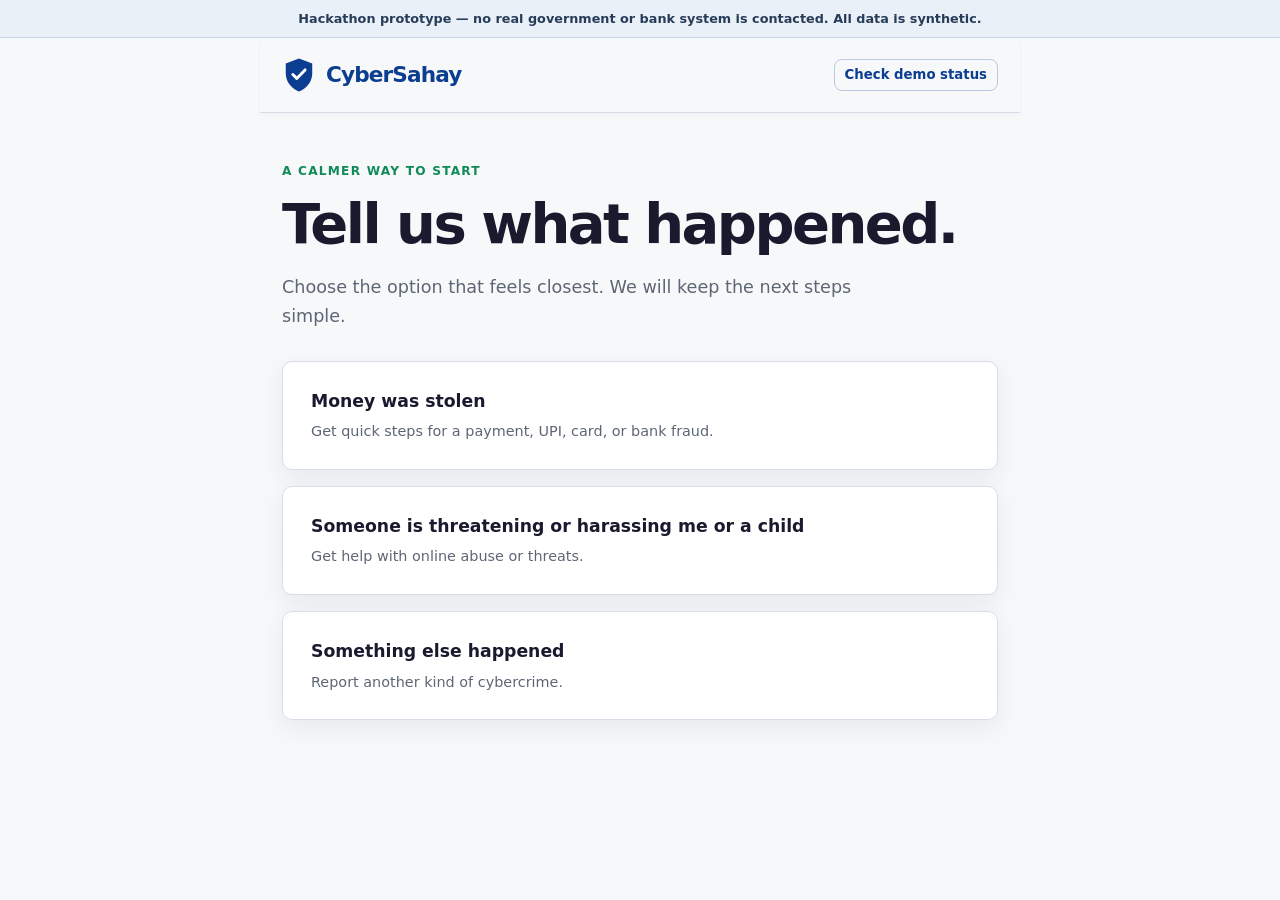
==== commit 18152b65: "Revert "Full visual redesign: design system, responsive layout, and urgency flow"" ====
--- a/index.html
+++ b/index.html
@@ -1,4 +1 @@
-<!doctype html>
-<html lang="en"><head><meta charset="utf-8"><meta name="viewport" content="width=device-width, initial-scale=1"><title>CyberSahay | Start a report</title><link rel="stylesheet" href="style.css"></head>
-<body><div class="page-shell"><div class="topbar"><span class="prototype-badge">Prototype · mock data only</span></div><header class="site-header"><a class="brand" href="index.html" aria-label="CyberSahay home"><svg class="brand-mark" viewBox="0 0 36 40" aria-hidden="true"><path d="M18 2.5 32 7.8v10.6c0 8.4-5.7 15.9-14 19.1-8.3-3.2-14-10.7-14-19.1V7.8L18 2.5Z" fill="currentColor"/><path d="m11.5 19.5 4.1 4.1 8.8-9" fill="none" stroke="#fff" stroke-linecap="round" stroke-linejoin="round" stroke-width="3.1"/></svg><span>CyberSahay</span></a><a class="header-link" href="status.html">Check status</a></header>
-<main><section class="hero"><p class="eyebrow">Report cybercrime with clarity</p><h1>Tell us what happened.</h1><p class="lead">Choose the option that feels closest. We’ll guide you through the next step, one question at a time.</p></section><section class="choice-list" aria-label="Choose a report type"><a class="choice" href="urgency.html"><span class="choice-icon"><svg viewBox="0 0 24 24" fill="none" stroke="currentColor" stroke-width="1.8" aria-hidden="true"><rect x="3" y="6" width="18" height="12" rx="2"/><path d="M3 10h18M7 14h3"/></svg></span><span><span class="choice-title">Money was stolen</span><small>Get immediate steps for UPI, card, bank, or payment fraud.</small></span><span class="choice-arrow" aria-hidden="true">→</span></a><a class="choice" href="report/harassment/"><span class="choice-icon"><svg viewBox="0 0 24 24" fill="none" stroke="currentColor" stroke-width="1.8" aria-hidden="true"><path d="M12 3 20 6v5c0 5-3.4 8.3-8 10-4.6-1.7-8-5-8-10V6l8-3Z"/><path d="M12 8v4M12 16h.01"/></svg></span><span><span class="choice-title">Threats or harassment</span><small>Get support for online abuse, threats, or child-safety concerns.</small></span><span class="choice-arrow" aria-hidden="true">→</span></a><a class="choice" href="report/other/"><span class="choice-icon"><svg viewBox="0 0 24 24" fill="none" stroke="currentColor" stroke-width="1.8" aria-hidden="true"><path d="M6 3h8l4 4v14H6z"/><path d="M14 3v5h5M9 13h6M9 17h6"/></svg></span><span><span class="choice-title">Something else happened</span><small>Start a report for another kind of cybercrime.</small></span><span class="choice-arrow" aria-hidden="true">→</span></a></section></main></div></body></html>
+<!doctype html><html lang="en"><head><meta charset="utf-8"><meta name="viewport" content="width=device-width, initial-scale=1"><title>CyberSahay | Start a report</title><link rel="stylesheet" href="style.css"></head><body><div class="prototype-banner">Hackathon prototype — no real government or bank system is contacted. All data is synthetic.</div><header class="site-header"><a class="brand" href="index.html" aria-label="CyberSahay home"><svg class="brand-mark" viewBox="0 0 36 40" aria-hidden="true" focusable="false"><path d="M18 2.5 32 7.8v10.6c0 8.4-5.7 15.9-14 19.1-8.3-3.2-14-10.7-14-19.1V7.8L18 2.5Z" fill="currentColor"/><path d="m11.5 19.5 4.1 4.1 8.8-9" fill="none" stroke="#fff" stroke-linecap="round" stroke-linejoin="round" stroke-width="3.1"/></svg><span class="brand-name">CyberSahay</span></a><a class="header-link" href="status.html">Check demo status</a></header><main><p class="eyebrow">A calmer way to start</p><h1>Tell us what happened.</h1><p class="lead">Choose the option that feels closest. We will keep the next steps simple.</p><div class="choice-list"><a class="choice" href="urgency.html">Money was stolen <small>Get quick steps for a payment, UPI, card, or bank fraud.</small></a><a class="choice" href="report/harassment/">Someone is threatening or harassing me or a child <small>Get help with online abuse or threats.</small></a><a class="choice" href="report/other/">Something else happened <small>Report another kind of cybercrime.</small></a></div><p id="coming-soon" class="notice hidden" tabindex="-1" role="status"></p></main><script src="script.js"></script></body></html>
--- a/style.css
+++ b/style.css
@@ -1,76 +1,138 @@
-@import url('https://fonts.googleapis.com/css2?family=Inter:wght@400;500;600;700;800&display=swap');
-
 :root {
-  --primary: #0b5fff;
-  --primary-dark: #084bc9;
-  --primary-soft: #eaf1ff;
-  --accent: #dc2626;
-  --accent-dark: #b91c1c;
-  --accent-soft: #fff1f1;
-  --success: #16835d;
-  --success-soft: #eaf8f1;
+  --navy: #0b3d91;
+  --navy-dark: #082d69;
+  --teal: #0f8b57;
+  --teal-dark: #0b7046;
+  --ink: #1a1a2e;
+  --muted: #5d6675;
   --canvas: #f7f8fa;
-  --surface: #ffffff;
-  --ink: #182230;
-  --muted: #627083;
-  --line: #dbe2ea;
-  --line-strong: #b9c5d3;
-  --space-1: 8px; --space-2: 16px; --space-3: 24px; --space-4: 32px; --space-5: 48px;
-  --radius-sm: 12px; --radius: 18px; --radius-lg: 24px;
-  --shadow-sm: 0 2px 8px rgba(24, 34, 48, .06);
-  --shadow: 0 12px 30px rgba(24, 34, 48, .09);
-  --transition: 200ms ease;
+  --card: #ffffff;
+  --line: #d7dee8;
+  --notice-bg: #edf3fc;
+  --warning: #bf3c13;
+  --warning-bg: #fff2eb;
+  --success: #0f8b57;
+  --shadow: 0 8px 24px rgba(20, 45, 84, .08);
 }
 
 * { box-sizing: border-box; }
-html { background: var(--canvas); }
-body { margin: 0; color: var(--ink); background: var(--canvas); font: 400 16px/1.6 Inter, Arial, sans-serif; }
-a { color: inherit; } button, input, textarea, select { font: inherit; }
-button, a { -webkit-tap-highlight-color: transparent; }
+body {
+  margin: 0;
+  color: var(--ink);
+  background: var(--canvas);
+  font: 16px/1.65 system-ui, -apple-system, "Segoe UI", Roboto, sans-serif;
+}
+a { color: inherit; }
+button, input, textarea, select { font: inherit; }
 
-.page-shell { min-height: 100vh; }
-.topbar { max-width: 1120px; margin: 0 auto; padding: var(--space-2) var(--space-2) 0; }
-.prototype-badge { display: inline-flex; align-items: center; gap: 6px; padding: 5px 10px; border: 1px solid var(--line); border-radius: 999px; background: #f0f3f7; color: var(--muted); font-size: .72rem; font-weight: 600; line-height: 1.3; }
-.prototype-badge::before { width: 6px; height: 6px; border-radius: 50%; background: var(--primary); content: ""; }
-.site-header { display: flex; align-items: center; justify-content: space-between; max-width: 1120px; margin: 0 auto; padding: var(--space-2); }
-.brand { display: inline-flex; align-items: center; gap: 9px; color: var(--ink); font-size: 1.18rem; font-weight: 800; letter-spacing: -.04em; text-decoration: none; }
-.brand-mark { width: 32px; height: 36px; color: var(--primary); }
-.header-link { padding: 8px 11px; border-radius: 9px; color: var(--primary); font-size: .78rem; font-weight: 700; text-decoration: none; transition: background var(--transition), color var(--transition); }
-.header-link:hover, .header-link:focus-visible { background: var(--primary-soft); color: var(--primary-dark); }
+.prototype-banner {
+  display: flex;
+  justify-content: center;
+  align-items: center;
+  min-height: 38px;
+  padding: 9px 18px;
+  background: #eaf0f8;
+  border-bottom: 1px solid #c8d5e5;
+  color: #273c59;
+  text-align: center;
+  font-size: .8rem;
+  font-weight: 650;
+  line-height: 1.4;
+}
+.site-header {
+  display: flex;
+  justify-content: space-between;
+  align-items: center;
+  max-width: 760px;
+  margin: auto;
+  padding: 18px 22px;
+  border-bottom: 1px solid var(--line);
+  box-shadow: 0 2px 5px rgba(16, 35, 59, .03);
+}
+.brand {
+  display: inline-flex;
+  align-items: center;
+  gap: 10px;
+  color: var(--navy);
+  font-size: 1.35rem;
+  font-weight: 800;
+  letter-spacing: -.04em;
+  text-decoration: none;
+}
+.brand-mark { width: 34px; height: 38px; flex: 0 0 auto; }
+.brand-name { white-space: nowrap; }
+.header-link {
+  color: var(--navy);
+  border: 1px solid #b9c9df;
+  border-radius: 8px;
+  padding: 7px 10px;
+  font-size: .83rem;
+  font-weight: 750;
+  line-height: 1.25;
+  text-decoration: none;
+}
+.header-link:hover, .header-link:focus-visible { background: var(--notice-bg); border-color: var(--navy); }
 
-main { width: min(100%, 1120px); margin: 0 auto; padding: var(--space-4) var(--space-2) var(--space-5); }
-.content-narrow { max-width: 760px; }
-.eyebrow { margin: 0 0 var(--space-1); color: var(--primary); font-size: .78rem; font-weight: 800; letter-spacing: .11em; text-transform: uppercase; }
-h1, h2, h3 { color: var(--ink); line-height: 1.15; letter-spacing: -.045em; }
-h1 { max-width: 760px; margin: 0 0 var(--space-2); font-size: clamp(2.35rem, 9vw, 4.4rem); font-weight: 800; }
-h2 { margin: 0 0 var(--space-2); font-size: clamp(1.35rem, 4vw, 1.7rem); font-weight: 750; }
-.lead { max-width: 680px; margin: 0 0 var(--space-4); color: var(--muted); font-size: clamp(1rem, 2vw, 1.12rem); line-height: 1.7; }
-.hero { padding: var(--space-3) 0 var(--space-2); }
-.card { padding: var(--space-3); border: 1px solid var(--line); border-radius: var(--radius); background: var(--surface); box-shadow: var(--shadow-sm); }
+main { max-width: 760px; margin: 0 auto; padding: 38px 22px 68px; }
+.eyebrow { color: var(--teal); text-transform: uppercase; font-size: .76rem; font-weight: 800; letter-spacing: .1em; margin: 0 0 12px; }
+h1 { font-size: clamp(2.15rem, 7vw, 3.5rem); line-height: 1.1; letter-spacing: -.045em; margin: 0 0 18px; font-weight: 800; }
+h2 { line-height: 1.2; letter-spacing: -.025em; font-weight: 800; }
+.lead { font-size: 1.1rem; color: var(--muted); max-width: 590px; margin: 0 0 30px; }
+.choice-list { display: grid; gap: 16px; }
+.choice {
+  width: 100%;
+  padding: 24px;
+  background: var(--card);
+  border: 1px solid var(--line);
+  border-radius: 10px;
+  color: var(--ink);
+  box-shadow: var(--shadow);
+  cursor: pointer;
+  font-size: 1.08rem;
+  font-weight: 750;
+  text-align: left;
+  text-decoration: none;
+  transition: border-color .18s ease, box-shadow .18s ease, transform .18s ease;
+}
+.choice:hover, .choice:focus-visible { border-color: var(--navy); box-shadow: 0 10px 28px rgba(20, 45, 84, .13); transform: translateY(-2px); }
+.choice small { display: block; color: var(--muted); font-size: .9rem; font-weight: 500; margin-top: 5px; }
+.notice { margin-top: 20px; padding: 15px 17px; border: 1px solid #cbd8ea; border-radius: 8px; background: var(--notice-bg); color: #294564; font-size: .92rem; }
+.hidden { display: none; }
+.card { padding: 28px; background: var(--card); border: 1px solid var(--line); border-radius: 12px; box-shadow: var(--shadow); }
+.button { display: inline-flex; align-items: center; justify-content: center; min-height: 50px; padding: 12px 20px; border: 1px solid var(--navy); border-radius: 9px; background: var(--navy); color: #fff; cursor: pointer; font-weight: 800; text-decoration: none; transition: background .18s ease, border-color .18s ease; }
+.button:hover, .button:focus-visible { background: var(--navy-dark); border-color: var(--navy-dark); }
+.button.secondary { background: #e9f2ed; border-color: #c6dfd1; color: var(--teal-dark); }
+.button.secondary:hover, .button.secondary:focus-visible { background: #dcefe4; border-color: var(--teal); }
+.button.full { width: 100%; }
+.button-row { display: flex; flex-wrap: wrap; gap: 12px; margin-top: 28px; }
 
-.choice-list { display: grid; gap: var(--space-2); }
-.choice { display: grid; grid-template-columns: 48px 1fr 20px; gap: var(--space-2); align-items: center; padding: var(--space-2); border: 1px solid var(--line); border-radius: var(--radius); background: var(--surface); box-shadow: var(--shadow-sm); color: var(--ink); text-decoration: none; transition: transform var(--transition), box-shadow var(--transition), border-color var(--transition); }
-.choice:hover, .choice:focus-visible { border-color: var(--primary); box-shadow: var(--shadow); transform: translateY(-3px); }
-.choice-icon { display: grid; width: 48px; height: 48px; place-items: center; border-radius: 14px; background: var(--primary-soft); color: var(--primary); }
-.choice-icon svg, .button svg, .urgency-icon svg { width: 24px; height: 24px; }
-.choice-title { display: block; font-size: 1rem; font-weight: 750; line-height: 1.35; }
-.choice small { display: block; margin-top: 3px; color: var(--muted); font-size: .82rem; font-weight: 400; line-height: 1.5; }
-.choice-arrow { color: var(--primary); font-size: 1.4rem; font-weight: 500; }
-.notice { margin-top: var(--space-3); padding: var(--space-2); border: 1px solid #cbdcf8; border-radius: var(--radius-sm); background: var(--primary-soft); color: #244b90; font-size: .9rem; }
-.hidden { display: none; }
+.urgency { background: linear-gradient(155deg, #fff6f0, var(--canvas) 62%); }
+.urgency .card { border-color: #f0c6b3; }
+.urgent-tag { display: inline-flex; padding: 5px 10px; border-radius: 8px; background: var(--warning-bg); color: var(--warning); font-size: .8rem; font-weight: 800; }
+.call-button { margin-top: 12px; background: var(--warning); border-color: var(--warning); font-size: 1.13rem; }
+.call-button:hover, .call-button:focus-visible { background: #97300e; border-color: #97300e; }
+.golden-hour { color: var(--warning); font-weight: 800; }
 
-.button { display: inline-flex; align-items: center; justify-content: center; gap: 9px; min-height: 50px; padding: 12px 18px; border: 1px solid var(--primary); border-radius: 12px; background: var(--primary); box-shadow: 0 3px 7px rgba(11, 95, 255, .18); color: #fff; cursor: pointer; font-size: .94rem; font-weight: 750; line-height: 1.2; text-decoration: none; transition: transform var(--transition), background var(--transition), box-shadow var(--transition), border-color var(--transition); }
-.button:hover, .button:focus-visible { border-color: var(--primary-dark); background: var(--primary-dark); box-shadow: 0 7px 16px rgba(11, 95, 255, .25); transform: translateY(-2px); }
-.button.full { width: 100%; }.button-row { display: flex; flex-wrap: wrap; gap: var(--space-2); margin-top: var(--space-3); }.back { border-color: var(--line-strong); background: var(--surface); box-shadow: none; color: var(--primary); }.back:hover, .back:focus-visible { border-color: var(--primary); background: var(--primary-soft); color: var(--primary-dark); }
+.progress-label { margin-bottom: 9px; color: #34455b; font-size: .9rem; font-weight: 800; }
+.bar { height: 8px; margin-bottom: 32px; overflow: hidden; border-radius: 8px; background: #dfe7ec; }
+.bar span { display: block; height: 100%; border-radius: inherit; background: var(--teal); transition: width .2s; }
+label { display: block; margin-bottom: 10px; font-size: 1.3rem; font-weight: 800; line-height: 1.3; }
+.hint { margin: 0 0 18px; color: var(--muted); font-size: .93rem; }
+input, textarea, select { width: 100%; padding: 14px 15px; border: 1px solid #aebdce; border-radius: 8px; background: #fff; color: var(--ink); }
+input:focus, textarea:focus, select:focus { outline: 3px solid #cbdcf5; border-color: var(--navy); }
+textarea { min-height: 150px; resize: vertical; }
+.form-actions { display: flex; justify-content: space-between; gap: 12px; margin-top: 28px; }
+.form-actions .button { min-width: 112px; }
+.back { border-color: #b9c9df; background: transparent; color: var(--navy); }
+.back:hover, .back:focus-visible { border-color: var(--navy); background: var(--notice-bg); color: var(--navy-dark); }
+.summary { margin: 24px 0; padding: 0; list-style: none; }
+.summary li { padding: 13px 0; border-bottom: 1px solid var(--line); }
+.summary strong { display: block; color: var(--muted); font-size: .82rem; letter-spacing: .06em; text-transform: uppercase; }
+.id-box { padding: 19px; border: 1px solid #bedcc9; border-radius: 10px; background: #e9f6ee; color: #075b43; font-size: 1.15rem; font-weight: 800; }
+.timeline { padding-left: 22px; }.timeline li { margin: 14px 0; padding-left: 7px; }
+.status-intro { margin-bottom: 26px; }.complaints { display: grid; gap: 22px; }.complaint h2 { margin: 0; font-size: 1.28rem; }.complaint-meta { margin: 4px 0 20px; color: var(--muted); font-size: .9rem; }
+.tracker { display: grid; gap: 0; }.stage { position: relative; display: grid; grid-template-columns: 30px 1fr; column-gap: 12px; padding-bottom: 23px; }.stage:last-child { padding-bottom: 0; }.stage::before { position: absolute; top: 27px; left: 13px; width: 3px; height: calc(100% - 20px); background: #dbe3ec; content: ""; }.stage:last-child::before { display: none; }.dot { display: grid; width: 27px; height: 27px; place-items: center; z-index: 1; border: 3px solid #b8c4d1; border-radius: 50%; background: #fff; color: transparent; font-size: .8rem; }.stage.done .dot { border-color: var(--success); background: var(--success); color: #fff; }.stage.current .dot { border-color: var(--navy); background: #fff; box-shadow: 0 0 0 4px #dbe8fa; }.stage.current::before, .stage.done::before { background: var(--success); }.stage-title { font-weight: 800; }.stage p { margin: 2px 0 0; color: var(--muted); font-size: .91rem; }
+.safety-card { padding: 18px; border: 1px solid #f0c6b3; border-radius: 9px; background: var(--warning-bg); color: #793015; }.safety-card a { color: #9a2e0a; }.error { margin: 10px 0 0; color: #a92b0b; font-weight: 700; }
 
-.progress-label { margin: 0 0 7px; color: var(--muted); font-size: .82rem; font-weight: 700; }.bar { height: 8px; margin-bottom: var(--space-3); overflow: hidden; border-radius: 99px; background: #e4eaf0; }.bar span { display: block; height: 100%; border-radius: inherit; background: var(--primary); transition: width var(--transition); }
-label { display: block; margin-bottom: var(--space-1); font-size: 1.14rem; font-weight: 750; line-height: 1.4; }.hint { margin: 0 0 var(--space-2); color: var(--muted); font-size: .88rem; } input, textarea, select { width: 100%; padding: 13px 14px; border: 1px solid var(--line-strong); border-radius: 10px; background: #fff; color: var(--ink); transition: border-color var(--transition), box-shadow var(--transition); } input:focus, textarea:focus, select:focus { outline: 0; border-color: var(--primary); box-shadow: 0 0 0 4px var(--primary-soft); } textarea { min-height: 142px; resize: vertical; }.form-actions { display: flex; justify-content: space-between; gap: var(--space-2); margin-top: var(--space-3); }.form-actions .button { min-width: 108px; }
-
-.urgency { background: linear-gradient(150deg, #fff2f2 0%, var(--canvas) 55%); }.urgency main { padding-top: var(--space-3); }.urgent-card { border-color: #fecaca; box-shadow: 0 16px 36px rgba(220, 38, 38, .12); }.urgency-icon { display: grid; width: 52px; height: 52px; place-items: center; margin-bottom: var(--space-2); border-radius: 16px; background: var(--accent); color: #fff; }.urgent-tag { display: inline-flex; margin-bottom: var(--space-2); padding: 5px 10px; border-radius: 99px; background: var(--accent-soft); color: var(--accent); font-size: .76rem; font-weight: 800; }.golden-hour { padding: 12px 14px; border-left: 4px solid var(--accent); border-radius: 0 10px 10px 0; background: var(--accent-soft); color: #8f1d1d; font-weight: 700; }.call-button { margin-top: var(--space-2); border-color: var(--accent); background: var(--accent); font-size: 1.05rem; animation: urgent-pulse 2s ease-in-out infinite; }.call-button:hover, .call-button:focus-visible { border-color: var(--accent-dark); background: var(--accent-dark); } @keyframes urgent-pulse { 50% { box-shadow: 0 0 0 7px rgba(220, 38, 38, .12), 0 8px 20px rgba(220, 38, 38, .22); } }
-
-.id-box { padding: var(--space-2); border: 1px solid #b8e4ce; border-radius: var(--radius-sm); background: var(--success-soft); color: #116445; font-size: 1rem; font-weight: 700; }.summary { margin: var(--space-3) 0; padding: 0; list-style: none; }.summary li { padding: 13px 0; border-bottom: 1px solid var(--line); }.summary strong { display: block; color: var(--muted); font-size: .75rem; letter-spacing: .08em; text-transform: uppercase; }.timeline { margin: 0; padding-left: 20px; }.timeline li { margin: 12px 0; padding-left: 6px; }
-.complaints { display: grid; gap: var(--space-3); }.complaint h2 { margin-bottom: 2px; font-size: 1.2rem; }.complaint-meta { margin: 0 0 var(--space-3); color: var(--muted); font-size: .84rem; }.tracker { display: grid; }.stage { position: relative; display: grid; grid-template-columns: 30px 1fr; gap: 12px; padding-bottom: var(--space-3); }.stage:last-child { padding-bottom: 0; }.stage::before { position: absolute; top: 28px; bottom: 0; left: 13px; width: 2px; background: var(--line); content: ""; }.stage:last-child::before { display: none; }.dot { display: grid; z-index: 1; width: 27px; height: 27px; place-items: center; border: 2px solid var(--line-strong); border-radius: 50%; background: #fff; color: transparent; font-size: .8rem; }.stage.done .dot { border-color: var(--success); background: var(--success); color: #fff; }.stage.current .dot { border-color: var(--primary); box-shadow: 0 0 0 4px var(--primary-soft); }.stage.done::before { background: var(--success); }.stage-title { font-size: .94rem; font-weight: 750; }.stage p { margin: 2px 0 0; color: var(--muted); font-size: .84rem; line-height: 1.5; }
-.safety-card { margin: var(--space-3) 0; padding: var(--space-2); border: 1px solid #f6c4c4; border-radius: var(--radius-sm); background: var(--accent-soft); color: #861d1d; }.safety-card a { color: var(--accent-dark); }.error { margin: 10px 0 0; color: var(--accent); font-weight: 700; }.coming-soon { text-align: center; padding: var(--space-4) var(--space-3); }.coming-soon-icon { display: grid; width: 64px; height: 64px; place-items: center; margin: 0 auto var(--space-2); border-radius: 20px; background: var(--primary-soft); color: var(--primary); }.coming-soon-icon svg { width: 30px; height: 30px; }
-
-@media (min-width: 700px) { .topbar { padding-right: var(--space-3); padding-left: var(--space-3); }.site-header { padding: var(--space-2) var(--space-3); }.header-link { font-size: .86rem; } main { padding: var(--space-5) var(--space-3); }.hero { padding-top: var(--space-4); }.choice-list { grid-template-columns: repeat(3, 1fr); }.choice { grid-template-columns: 1fr; align-content: start; min-height: 218px; padding: var(--space-3); }.choice-arrow { align-self: end; }.card { padding: var(--space-4); }.content-narrow { margin-left: 0; }.complaints { grid-template-columns: repeat(2, 1fr); }.complaint:last-child:nth-child(odd) { grid-column: span 2; } }
-@media (prefers-reduced-motion: reduce) { *, *::before, *::after { scroll-behavior: auto !important; transition-duration: 1ms !important; animation-duration: 1ms !important; } }
+@media (min-width: 620px) { main { padding-top: 48px; }.card { padding: 36px; }.choice { padding: 25px 28px; } }
+@media (max-width: 430px) { .site-header { padding: 16px; }.site-header::after { top: 73px; }.brand { gap: 8px; font-size: 1.2rem; }.brand-mark { width: 30px; height: 34px; }.header-link { padding: 6px 8px; font-size: .75rem; } main { padding-right: 16px; padding-left: 16px; } }
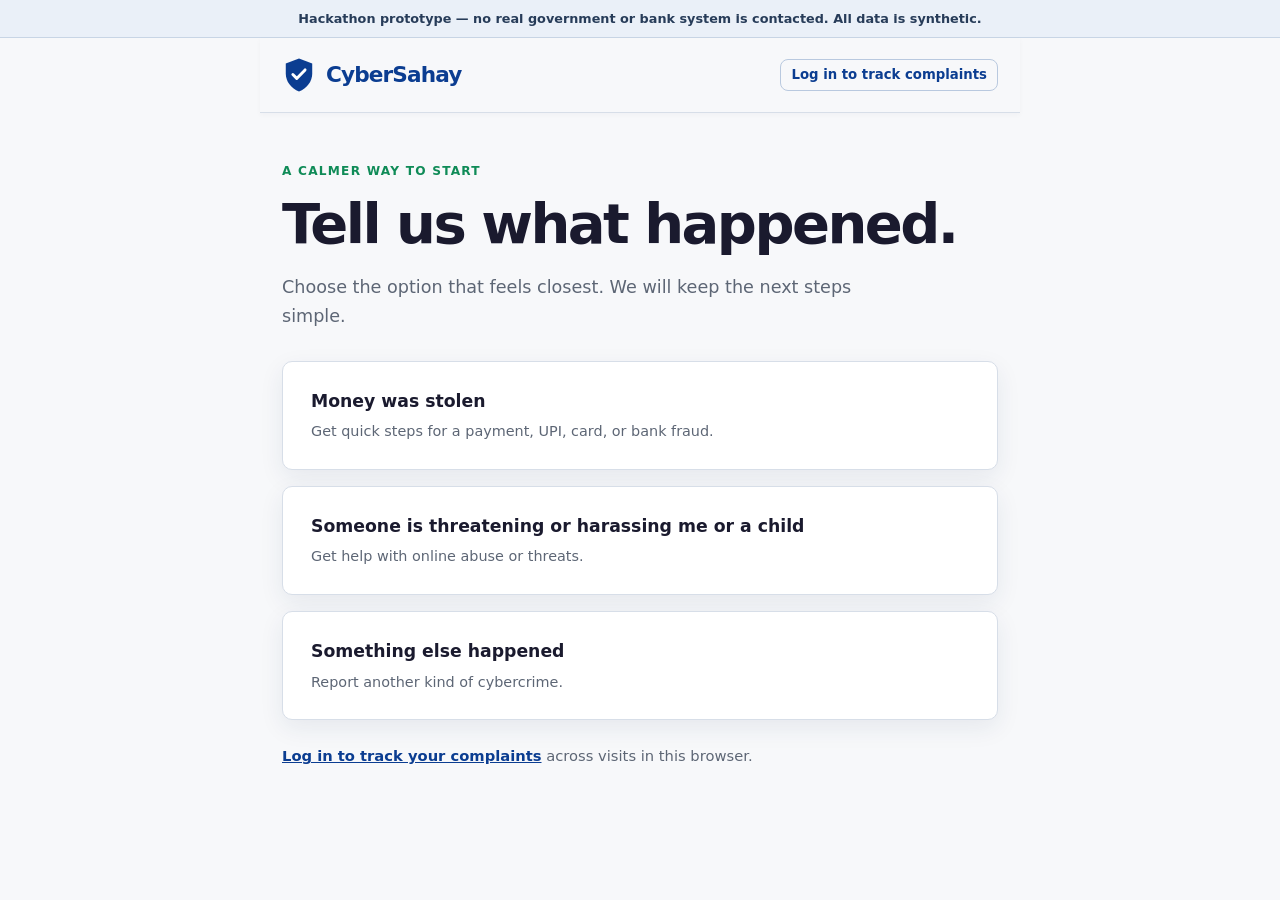
==== commit e9a1afb1: "Add mock complaint login tracking" ====
--- a/index.html
+++ b/index.html
@@ -1 +1 @@
-<!doctype html><html lang="en"><head><meta charset="utf-8"><meta name="viewport" content="width=device-width, initial-scale=1"><title>CyberSahay | Start a report</title><link rel="stylesheet" href="style.css"></head><body><div class="prototype-banner">Hackathon prototype — no real government or bank system is contacted. All data is synthetic.</div><header class="site-header"><a class="brand" href="index.html" aria-label="CyberSahay home"><svg class="brand-mark" viewBox="0 0 36 40" aria-hidden="true" focusable="false"><path d="M18 2.5 32 7.8v10.6c0 8.4-5.7 15.9-14 19.1-8.3-3.2-14-10.7-14-19.1V7.8L18 2.5Z" fill="currentColor"/><path d="m11.5 19.5 4.1 4.1 8.8-9" fill="none" stroke="#fff" stroke-linecap="round" stroke-linejoin="round" stroke-width="3.1"/></svg><span class="brand-name">CyberSahay</span></a><a class="header-link" href="status.html">Check demo status</a></header><main><p class="eyebrow">A calmer way to start</p><h1>Tell us what happened.</h1><p class="lead">Choose the option that feels closest. We will keep the next steps simple.</p><div class="choice-list"><a class="choice" href="urgency.html">Money was stolen <small>Get quick steps for a payment, UPI, card, or bank fraud.</small></a><a class="choice" href="report/harassment/">Someone is threatening or harassing me or a child <small>Get help with online abuse or threats.</small></a><a class="choice" href="report/other/">Something else happened <small>Report another kind of cybercrime.</small></a></div><p id="coming-soon" class="notice hidden" tabindex="-1" role="status"></p></main><script src="script.js"></script></body></html>
+<!doctype html><html lang="en"><head><meta charset="utf-8"><meta name="viewport" content="width=device-width, initial-scale=1"><title>CyberSahay | Start a report</title><link rel="stylesheet" href="style.css"></head><body><div class="prototype-banner">Hackathon prototype — no real government or bank system is contacted. All data is synthetic.</div><header class="site-header"><a class="brand" href="index.html" aria-label="CyberSahay home"><svg class="brand-mark" viewBox="0 0 36 40" aria-hidden="true" focusable="false"><path d="M18 2.5 32 7.8v10.6c0 8.4-5.7 15.9-14 19.1-8.3-3.2-14-10.7-14-19.1V7.8L18 2.5Z" fill="currentColor"/><path d="m11.5 19.5 4.1 4.1 8.8-9" fill="none" stroke="#fff" stroke-linecap="round" stroke-linejoin="round" stroke-width="3.1"/></svg><span class="brand-name">CyberSahay</span></a><a class="header-link" href="login.html">Log in to track complaints</a></header><main><p class="eyebrow">A calmer way to start</p><h1>Tell us what happened.</h1><p class="lead">Choose the option that feels closest. We will keep the next steps simple.</p><div class="choice-list"><a class="choice" href="urgency.html">Money was stolen <small>Get quick steps for a payment, UPI, card, or bank fraud.</small></a><a class="choice" href="report/harassment/">Someone is threatening or harassing me or a child <small>Get help with online abuse or threats.</small></a><a class="choice" href="report/other/">Something else happened <small>Report another kind of cybercrime.</small></a></div><p class="track-link"><a href="login.html">Log in to track your complaints</a> across visits in this browser.</p><p id="coming-soon" class="notice hidden" tabindex="-1" role="status"></p></main><script src="script.js"></script></body></html>
--- a/style.css
+++ b/style.css
@@ -136,3 +136,5 @@
 
 @media (min-width: 620px) { main { padding-top: 48px; }.card { padding: 36px; }.choice { padding: 25px 28px; } }
 @media (max-width: 430px) { .site-header { padding: 16px; }.site-header::after { top: 73px; }.brand { gap: 8px; font-size: 1.2rem; }.brand-mark { width: 30px; height: 34px; }.header-link { padding: 6px 8px; font-size: .75rem; } main { padding-right: 16px; padding-left: 16px; } }
+
+.login-form { display: grid; gap: 12px; max-width: 560px; }.login-form label:not(:first-child) { margin-top: 10px; }.login-form .button { margin-top: 10px; }.demo-credentials { max-width: 560px; margin-top: 20px; padding: 18px 20px; border: 1px solid #cbd8ea; border-radius: 10px; background: var(--notice-bg); color: #294564; }.demo-credentials p { margin: 5px 0 0; }.prototype-note, .track-link { color: var(--muted); font-size: .92rem; }.track-link { margin-top: 24px; }.track-link a { color: var(--navy); font-weight: 800; }
